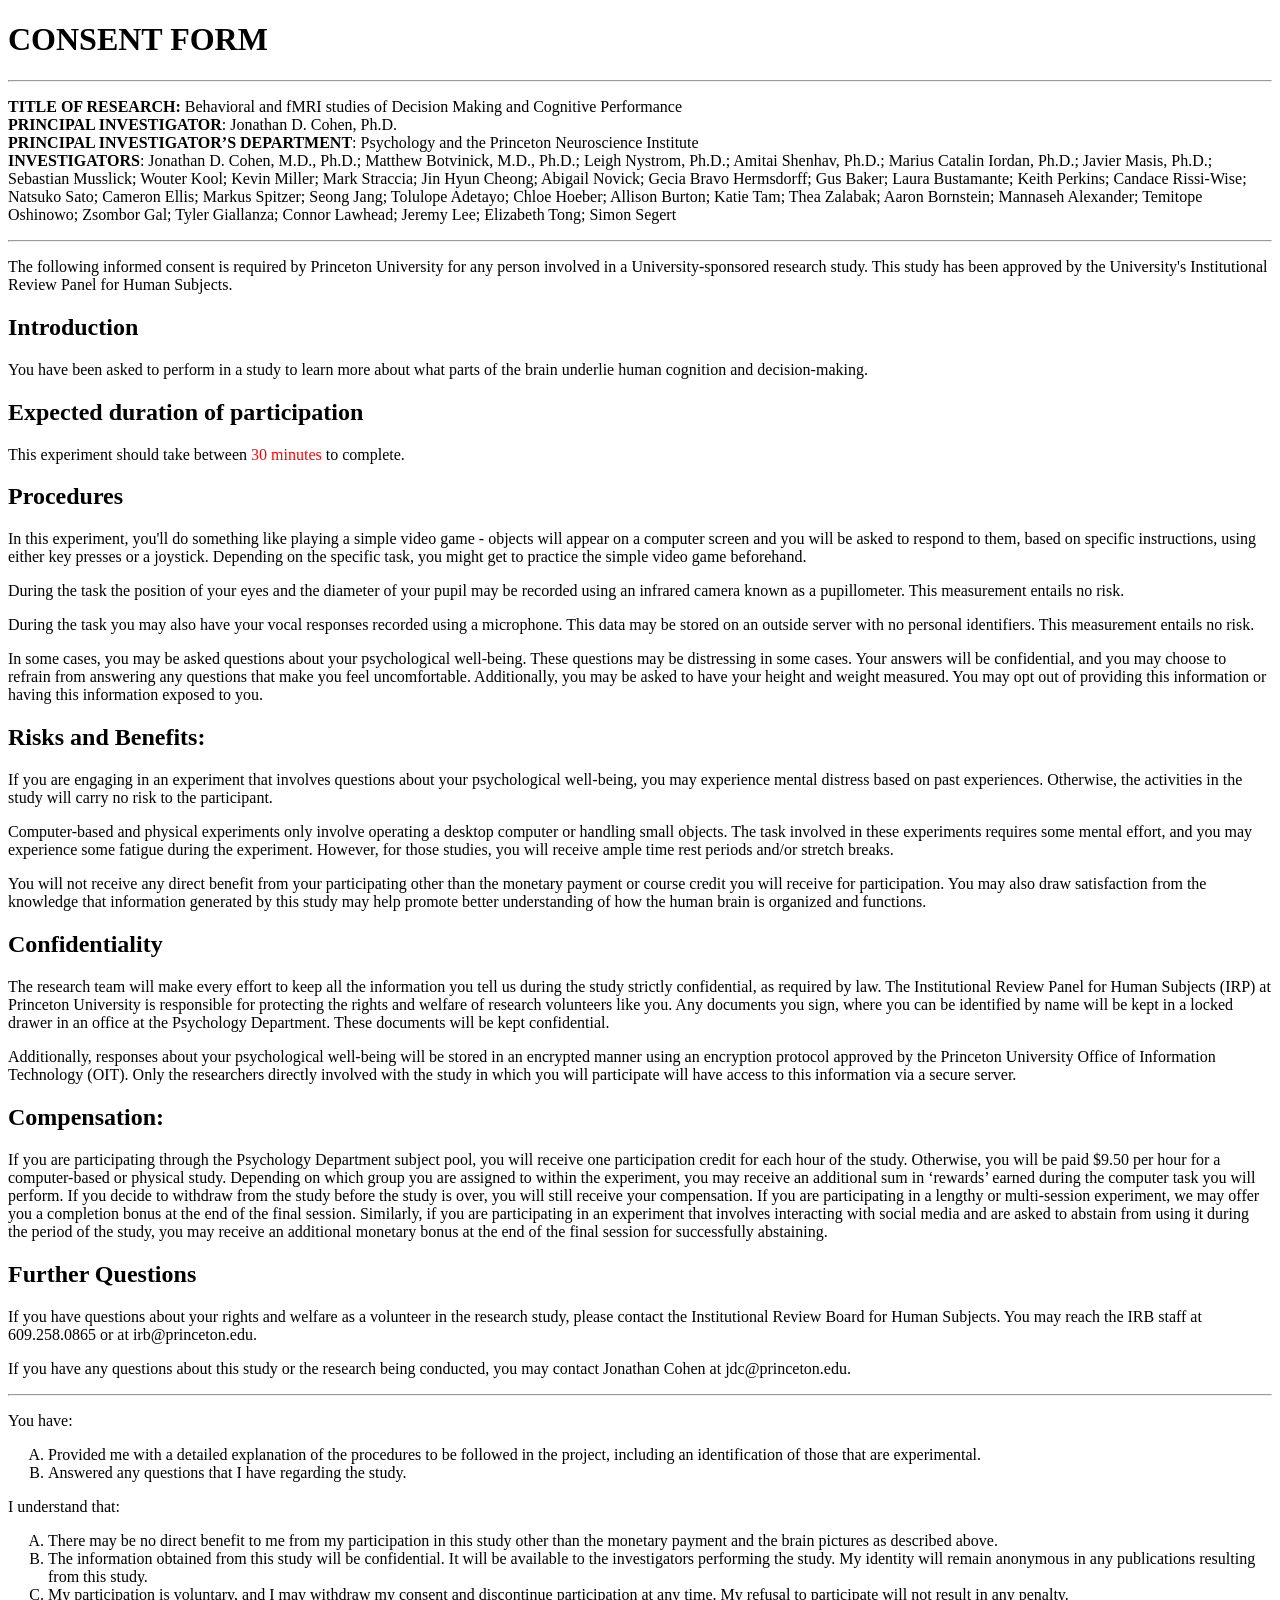
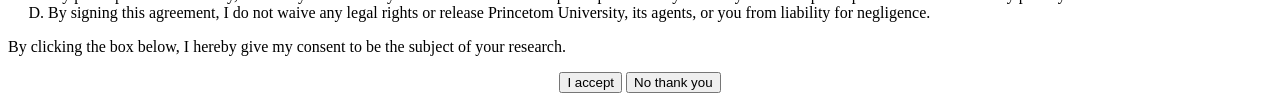
==== static/consent.html @ 2377e565 "initial push" ====
<!DOCTYPE html>
<!--
The consent.html displays the text of an IRB-approved consent form.
-->
<html>
<head>
  <meta charset="utf-8">
  <meta name="viewport" content="width=device-width, initial-scale=1.0">
  <title>Decision Making Experiment - Informed Consent Form</title>
  <link rel="stylesheet" href="/static/css/tacit-css.min.css"/>
</head>
<body>

  <!-- Study headers -->
  <h1>CONSENT FORM</h1>

  <hr>
  <p>
    <b>TITLE OF RESEARCH:</b> Behavioral and fMRI studies of Decision Making and Cognitive
Performance
    <br>
    <b>PRINCIPAL INVESTIGATOR</b>: Jonathan D. Cohen, Ph.D.
    <br>
    <b>PRINCIPAL INVESTIGATOR’S DEPARTMENT</b>: Psychology and the Princeton Neuroscience Institute
    <br>
    <b>INVESTIGATORS</b>: Jonathan D. Cohen, M.D., Ph.D.; Matthew Botvinick, M.D., Ph.D.; Leigh
Nystrom, Ph.D.; Amitai Shenhav, Ph.D.; Marius Catalin Iordan, Ph.D.; Javier Masis, Ph.D.; Sebastian Musslick;
Wouter Kool; Kevin Miller; Mark Straccia; Jin Hyun Cheong; Abigail Novick; Gecia Bravo
Hermsdorff; Gus Baker; Laura Bustamante; Keith Perkins; Candace Rissi-Wise; Natsuko Sato;
Cameron Ellis; Markus Spitzer; Seong Jang; Tolulope Adetayo; Chloe Hoeber; Allison Burton;
Katie Tam; Thea Zalabak; Aaron Bornstein; Mannaseh Alexander; Temitope Oshinowo;
Zsombor Gal; Tyler Giallanza; Connor Lawhead; Jeremy Lee; Elizabeth Tong; Simon Segert
  </p>
  <hr>

  <!-- Intro paragraph -->
  <p>
    The following informed consent is required by Princeton University for any person
involved in a University-sponsored research study. This study has been approved by the
University's Institutional Review Panel for Human Subjects.
  </p>

  <!-- Study purpose -->
  <h2>Introduction</h2>
  <p>
    You have been asked to perform in a study to learn more about what parts of the brain underlie
human cognition and decision-making.
  </p>

  <!-- Study duration -->
  <h2>Expected duration of participation</h2>
  <p>
    <!-- Adapt for experiment -->
    This experiment should take between <font style="color:red">30 minutes</font> to complete.
  </p>

  <!-- Study procedures -->
  <h2>Procedures</h2>
  <p>
    In this experiment, you'll do something like playing a simple video game - objects will appear on
a computer screen and you will be asked to respond to them, based on specific instructions, using
either key presses or a joystick. Depending on the specific task, you might get to practice the
simple video game beforehand.
  </p>
  <p>
    During the task the position of your eyes and the diameter of your pupil may be recorded using an
infrared camera known as a pupillometer. This measurement entails no risk.  </p>
  <p>
    During the task you may also have your vocal responses recorded using a microphone. This data
may be stored on an outside server with no personal identifiers. This measurement entails no risk.
  </p>
  <p>
    In some cases, you may be asked questions about your psychological well-being. These questions
may be distressing in some cases. Your answers will be confidential, and you may choose to refrain
from answering any questions that make you feel uncomfortable. Additionally, you may be asked
to have your height and weight measured. You may opt out of providing this information or having
this information exposed to you.
  </p>

  <!-- Risks or discomforts -->
  <h2>Risks and Benefits:</h2>
  <p>
    If you are engaging in an experiment that involves questions about your psychological well-being,
you may experience mental distress based on past experiences. Otherwise, the activities in the
study will carry no risk to the participant.
  </p>
  <p>
    Computer-based and physical experiments only involve operating a desktop computer or handling
small objects. The task involved in these experiments requires some mental effort, and you may
experience some fatigue during the experiment. However, for those studies, you will receive ample
time rest periods and/or stretch breaks.
  </p>
  <p>
    You will not receive any direct benefit from your participating other than the monetary payment
or course credit you will receive for participation. You may also draw satisfaction from the
knowledge that information generated by this study may help promote better understanding of how
the human brain is organized and functions.
  </p>

  <!-- Only for studies using questionnaires -->
  <!--
  <p>
    This study includes questions related to mental health: about your emotions and reactions to being placed in certain situations, and the levels at which you may identify with certain thoughts or feelings. Some participants may find these questions troubling. The experimenters are not clinicians and not in a position to diagnose any disorders or offer medical advice. If the questions trouble you, we urge you to seek further advice or information from healthcare professionals. At the end of the questionnaires, and again at the completion of the experiment, we will provide you with resources for learning more about mental health conditions and for seeking support.
  </p>

  <p>
    Examples of such questions are:
    <ul>
      <li>Over the last 2 weeks, how often have you felt nervous, anxious, or on edge?</li>
      <li>Have you become sad, depressed or irritable for several days or more without really understanding why?</li>
      <li>Do you take disappointments so keenly that you can't put them out of your mind?</li>
  </ul>
  </p>
  -->

  <!-- Benefits -->
  <!--
  <h2>Benefits as a result of participation:</h2>
  <p>
    There will be no direct benefit to you from this research (aside from the monetary compensation you will receive), except insofar as you may learn something about psychology and may derive satisfaction from knowing that your participation has advanced scientific understanding of human cognition and mental health. Importantly, the study staff will not make any clinical diagnosis based on results from this study.
  </p>
  -->

  <!-- Confidentiality / National Data Archive -->
  <h2>Confidentiality</h2>
  <p>
    The research team will make every effort to keep all the information you tell us during the study
strictly confidential, as required by law. The Institutional Review Panel for Human Subjects (IRP)
at Princeton University is responsible for protecting the rights and welfare of research volunteers
like you. Any documents you sign, where you can be identified by name will be kept in a locked
drawer in an office at the Psychology Department. These documents will be kept confidential.
  </p>
  <p>
    Additionally, responses about your psychological well-being will be stored in an encrypted manner
using an encryption protocol approved by the Princeton University Office of Information
Technology (OIT). Only the researchers directly involved with the study in which you will
participate will have access to this information via a secure server.
  </p>


  <!-- Compensation -->
  <h2>Compensation:</h2>
  <p>
    If you are participating through the Psychology Department subject pool, you will receive one
participation credit for each hour of the study. Otherwise, you will be paid $9.50 per hour for a
computer-based or physical study. Depending on which group you are assigned to within the
experiment, you may receive an additional sum in ‘rewards’ earned during the computer task you
will perform. If you decide to withdraw from the study before the study is over, you will still
receive your compensation. If you are participating in a lengthy or multi-session experiment, we
may offer you a completion bonus at the end of the final session. Similarly, if you are participating
in an experiment that involves interacting with social media and are asked to abstain from using it
during the period of the study, you may receive an additional monetary bonus at the end of the
final session for successfully abstaining.
  </p>

  <!-- Contact information -->
  <h2>Further Questions</h2>
  <p>
    If you have questions about your rights and welfare as a volunteer in the research study, please
contact the Institutional Review Board for Human Subjects. You may reach the IRB staff at
609.258.0865 or at irb@princeton.edu.
  </p>
  <p>
    If you have any questions about this study or the research being conducted, you may contact Jonathan Cohen at jdc@princeton.edu.
  </p>
  <!--
  <p>
    1. Principal investigator:

    <ul style="list-style-type:none;">
      <li>Yael Niv, Ph.D.</li>
      <li>Princeton University</li>
      <li>Email: yael@princeton.edu</li>
    </ul>

  </p>

  <p>
    2. If you have questions regarding your rights as a research subject, or if problems arise which you do not feel you can discuss with the Investigator, please contact the Institutional Review Board at:

    <ul style="list-style-type:none;">
      <li>Assistant Director</li>
      <li>Office of Research Integrity and Assurance</li>
      <li>Email: irb@princeton.edu</li>
    </ul>
  </p>
  -->

  <hr>

  <!-- Consent -->
  <p>
    You have:

    <ol type="A">
      <li>Provided me with a detailed explanation of the procedures to be followed in the project, including an identification of those that are experimental.</li>
      <li>Answered any questions that I have regarding the study.</li>
    </ol>
  </p>
  <p>
    I understand that:
    <ol type="A">
      <li>There may be no direct benefit to me from my participation in this study other than the monetary payment and the brain pictures as described above.</li>
      <li>The information obtained from this study will be confidential. It will be available to the investigators performing the study. My identity will remain anonymous in any publications resulting from this study.</li>
      <li>My participation is voluntary, and I may withdraw my consent and discontinue participation at any time. My refusal to participate will not result in any penalty.</li>
      <li>By signing this agreement, I do not waive any legal rights or release Princetom University, its agents, or you from liability for negligence. </li>
    </ol>

  </p>
  <p>
    By clicking the box below, I hereby give my consent to be the subject of your research.
  </p>

  <center>
    <form method="post">

      <div class="recontact">
        <p>Would you like to be re-contacted for future studies?</p>
        <p>
          <input type="radio" name="future_contact" value="Yes">Yes
          <input type="radio" name="future_contact" value="No">No
        </p>
      </div>

      <button type="submit" name="subj_consent" value=1>I accept</button>
      <button type="submit" name="subj_consent" value=0>No thank you</button>

    </form>
  </center>

</body>
<style>
.recontact {
  opacity: 0;
  position: absolute;
  top: 0;
  left: 0;
  height: 0;
  width: 0;
  z-index: -1;
}
</style>
</html>
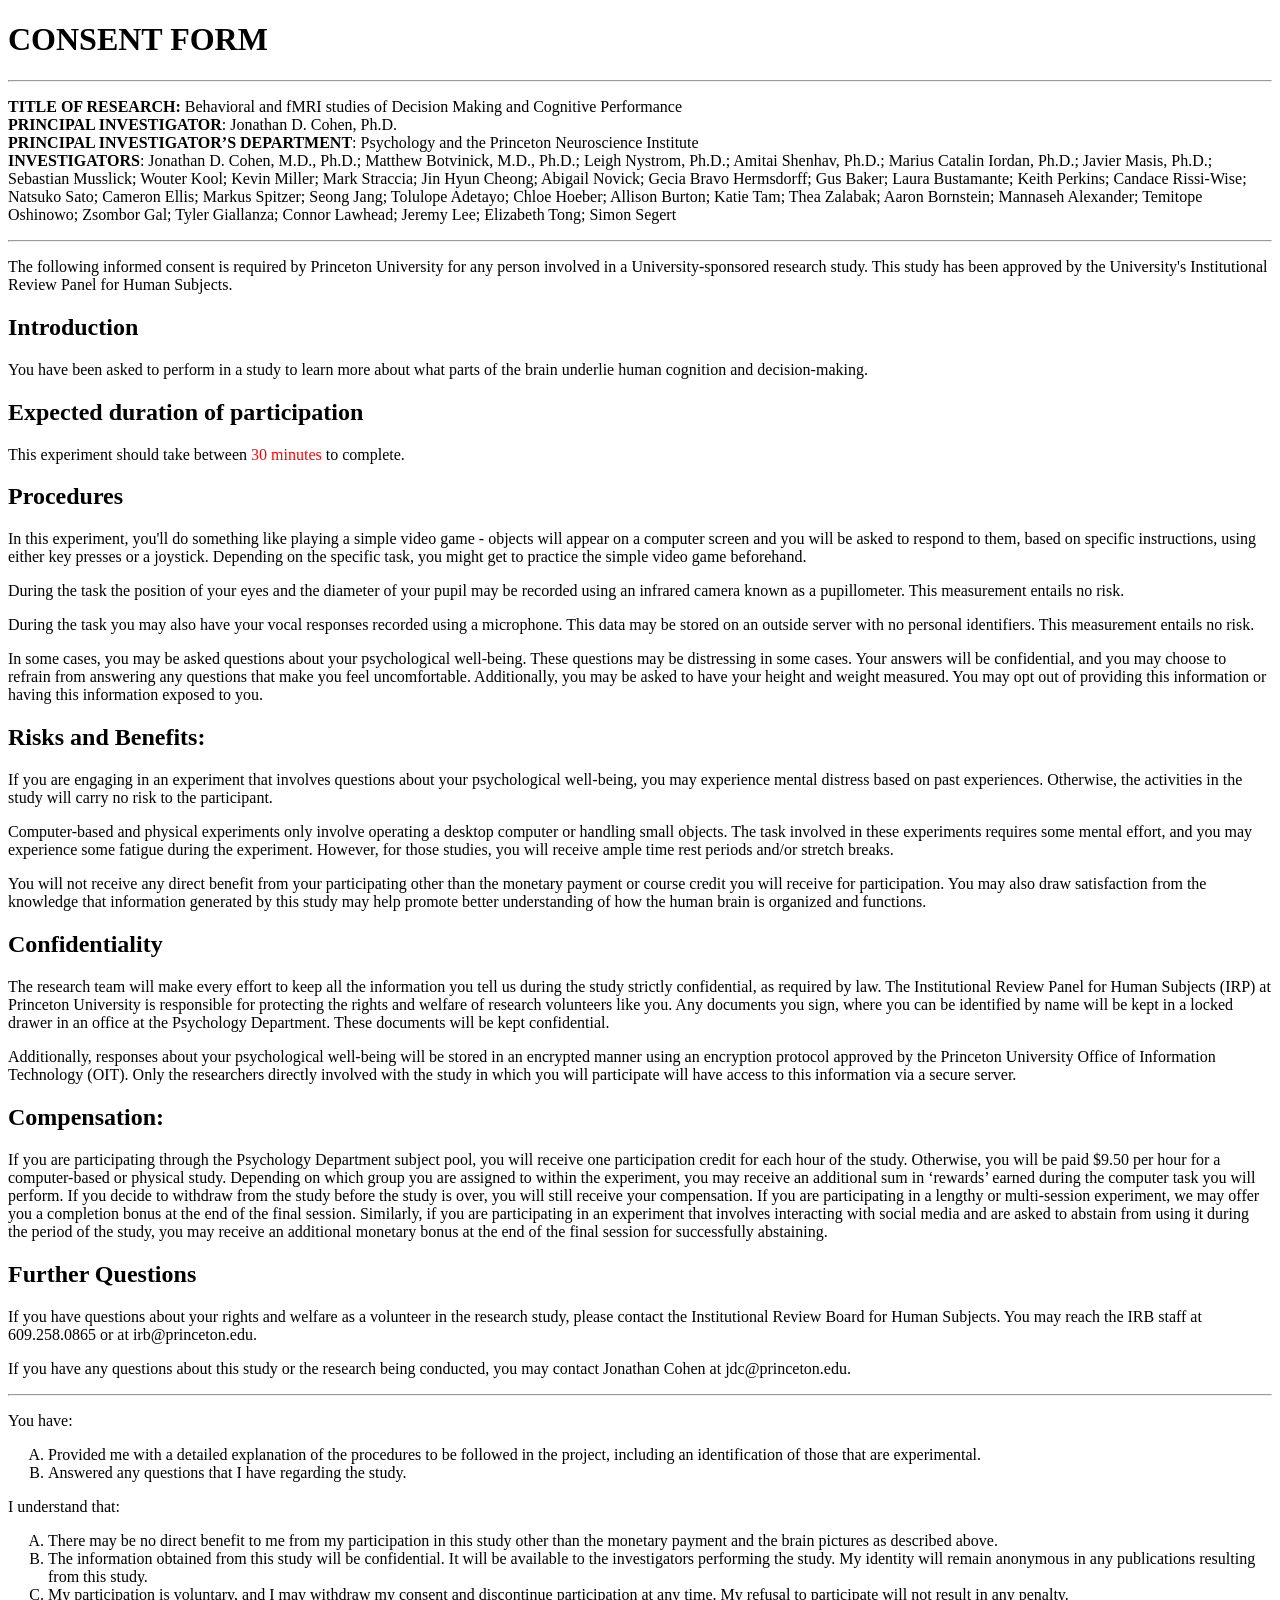
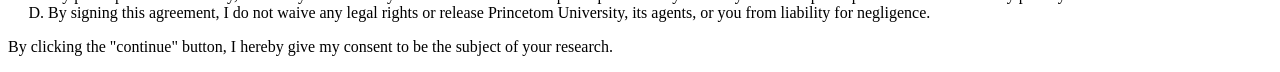
==== commit ccb073a6: "consent edit" ====
--- a/static/consent.html
+++ b/static/consent.html
@@ -4,10 +4,7 @@
 -->
 <html>
 <head>
-  <meta charset="utf-8">
-  <meta name="viewport" content="width=device-width, initial-scale=1.0">
-  <title>Decision Making Experiment - Informed Consent Form</title>
-  <link rel="stylesheet" href="/static/css/tacit-css.min.css"/>
+   <link href="./css/jspsych.css" rel="stylesheet" type="text/css"></link>
 </head>
 <body>
 
@@ -15,40 +12,38 @@
   <h1>CONSENT FORM</h1>
 
   <hr>
-  <p>
-    <b>TITLE OF RESEARCH:</b> Behavioral and fMRI studies of Decision Making and Cognitive
-Performance
+
+  <p>
+    <b>TITLE OF RESEARCH:</b> Behavioral and fMRI studies of Decision Making and Cognitive Performance
     <br>
     <b>PRINCIPAL INVESTIGATOR</b>: Jonathan D. Cohen, Ph.D.
     <br>
     <b>PRINCIPAL INVESTIGATOR’S DEPARTMENT</b>: Psychology and the Princeton Neuroscience Institute
     <br>
     <b>INVESTIGATORS</b>: Jonathan D. Cohen, M.D., Ph.D.; Matthew Botvinick, M.D., Ph.D.; Leigh
-Nystrom, Ph.D.; Amitai Shenhav, Ph.D.; Marius Catalin Iordan, Ph.D.; Javier Masis, Ph.D.; Sebastian Musslick;
-Wouter Kool; Kevin Miller; Mark Straccia; Jin Hyun Cheong; Abigail Novick; Gecia Bravo
-Hermsdorff; Gus Baker; Laura Bustamante; Keith Perkins; Candace Rissi-Wise; Natsuko Sato;
-Cameron Ellis; Markus Spitzer; Seong Jang; Tolulope Adetayo; Chloe Hoeber; Allison Burton;
-Katie Tam; Thea Zalabak; Aaron Bornstein; Mannaseh Alexander; Temitope Oshinowo;
-Zsombor Gal; Tyler Giallanza; Connor Lawhead; Jeremy Lee; Elizabeth Tong; Simon Segert
-  </p>
+    Nystrom, Ph.D.; Amitai Shenhav, Ph.D.; Marius Catalin Iordan, Ph.D.; Javier Masis, Ph.D.; Sebastian Musslick;
+    Wouter Kool; Kevin Miller; Mark Straccia; Jin Hyun Cheong; Abigail Novick; Gecia Bravo
+    Hermsdorff; Gus Baker; Laura Bustamante; Keith Perkins; Candace Rissi-Wise; Natsuko Sato;
+    Cameron Ellis; Markus Spitzer; Seong Jang; Tolulope Adetayo; Chloe Hoeber; Allison Burton;
+    Katie Tam; Thea Zalabak; Aaron Bornstein; Mannaseh Alexander; Temitope Oshinowo;
+    Zsombor Gal; Tyler Giallanza; Connor Lawhead; Jeremy Lee; Elizabeth Tong; Simon Segert</p>
+
   <hr>
 
   <!-- Intro paragraph -->
-  <p>
-    The following informed consent is required by Princeton University for any person
-involved in a University-sponsored research study. This study has been approved by the
-University's Institutional Review Panel for Human Subjects.
-  </p>
+  <p>The following informed consent is required by Princeton University for any person 
+    involved in a University-sponsored research study. This study has been approved by the 
+    University's Institutional Review Panel for Human Subjects.</p>
 
   <!-- Study purpose -->
   <h2>Introduction</h2>
-  <p>
-    You have been asked to perform in a study to learn more about what parts of the brain underlie
-human cognition and decision-making.
-  </p>
+
+  <p>You have been asked to perform in a study to learn more about what parts of the brain underlie 
+    human cognition and decision-making.</p>
 
   <!-- Study duration -->
   <h2>Expected duration of participation</h2>
+
   <p>
     <!-- Adapt for experiment -->
     This experiment should take between <font style="color:red">30 minutes</font> to complete.
@@ -56,15 +51,17 @@
 
   <!-- Study procedures -->
   <h2>Procedures</h2>
+
   <p>
     In this experiment, you'll do something like playing a simple video game - objects will appear on
-a computer screen and you will be asked to respond to them, based on specific instructions, using
-either key presses or a joystick. Depending on the specific task, you might get to practice the
-simple video game beforehand.
-  </p>
-  <p>
-    During the task the position of your eyes and the diameter of your pupil may be recorded using an
-infrared camera known as a pupillometer. This measurement entails no risk.  </p>
+    a computer screen and you will be asked to respond to them, based on specific instructions, using
+    either key presses or a joystick. Depending on the specific task, you might get to practice the
+    simple video game beforehand.
+  </p>
+
+  <p>
+  During the task the position of your eyes and the diameter of your pupil may be recorded using an 
+  infrared camera known as a pupillometer. This measurement entails no risk.  </p>
   <p>
     During the task you may also have your vocal responses recorded using a microphone. This data
 may be stored on an outside server with no personal identifiers. This measurement entails no risk.
@@ -208,36 +205,8 @@
 
   </p>
   <p>
-    By clicking the box below, I hereby give my consent to be the subject of your research.
-  </p>
-
-  <center>
-    <form method="post">
-
-      <div class="recontact">
-        <p>Would you like to be re-contacted for future studies?</p>
-        <p>
-          <input type="radio" name="future_contact" value="Yes">Yes
-          <input type="radio" name="future_contact" value="No">No
-        </p>
-      </div>
-
-      <button type="submit" name="subj_consent" value=1>I accept</button>
-      <button type="submit" name="subj_consent" value=0>No thank you</button>
-
-    </form>
-  </center>
-
-</body>
-<style>
-.recontact {
-  opacity: 0;
-  position: absolute;
-  top: 0;
-  left: 0;
-  height: 0;
-  width: 0;
-  z-index: -1;
-}
-</style>
+    By clicking the "continue" button, I hereby give my consent to be the subject of your research.
+  </p>
+
+
 </html>
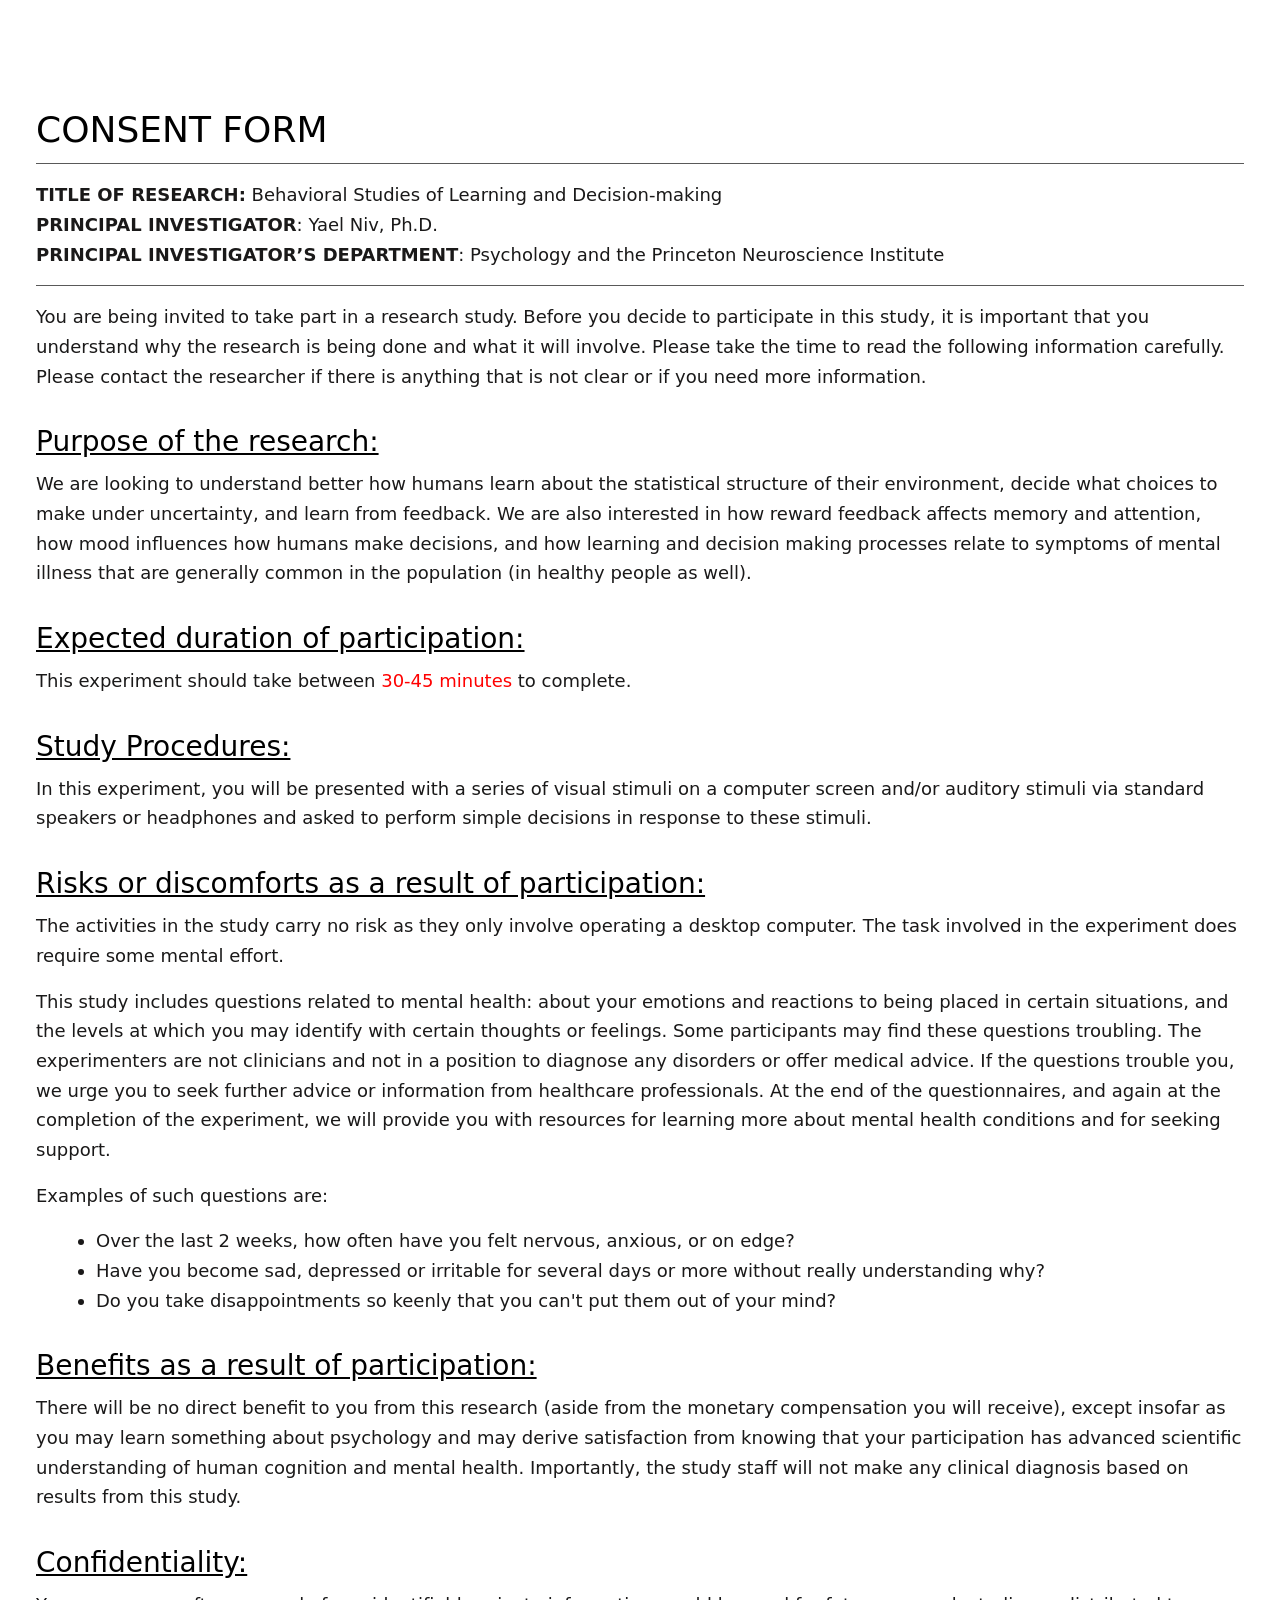
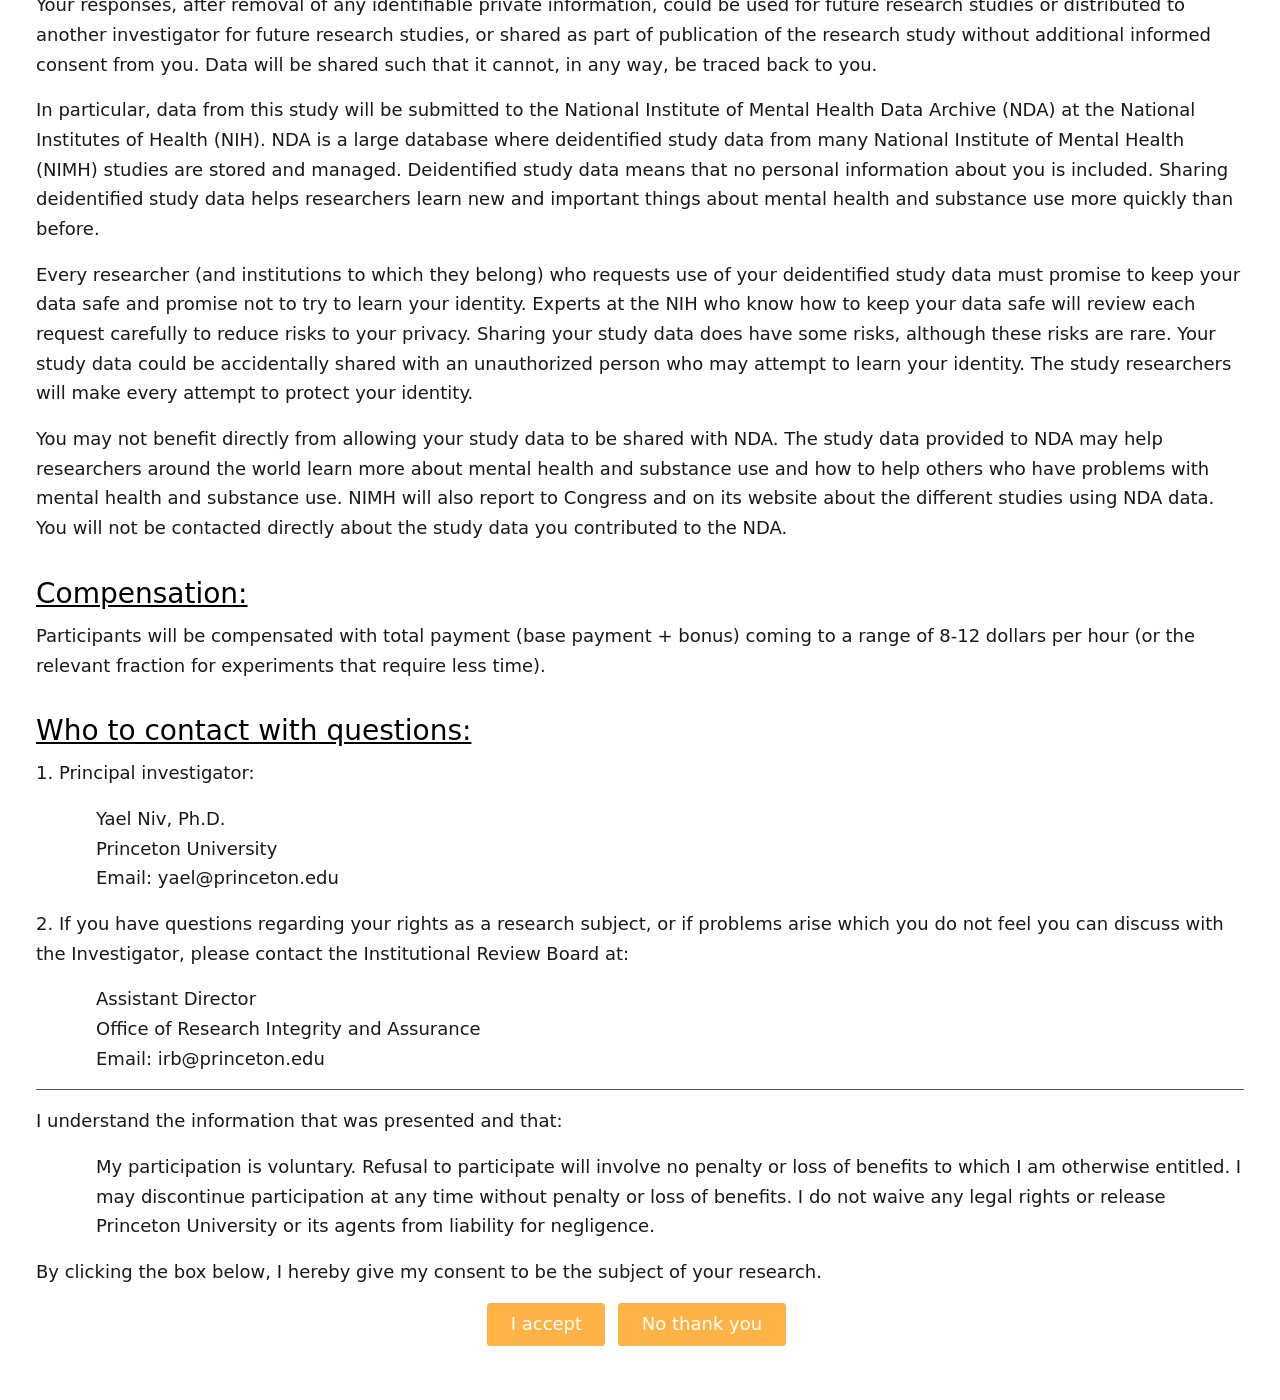
==== commit 308a9fbd: "new consent css" ====
--- a/static/consent.html
+++ b/static/consent.html
@@ -1,10 +1,13 @@
-<!DOCTYPE html>
+<!doctype html>
 <!--
 The consent.html displays the text of an IRB-approved consent form.
 -->
 <html>
 <head>
-   <link href="./css/jspsych.css" rel="stylesheet" type="text/css"></link>
+  <meta charset="utf-8">
+  <meta name="viewport" content="width=device-width, initial-scale=1.0">
+  <title>Decision Making Experiment - Informed Consent Form</title>
+  <link rel="stylesheet" href="/css/consent.css"/>
 </head>
 <body>
 
@@ -12,90 +15,46 @@
   <h1>CONSENT FORM</h1>
 
   <hr>
-
   <p>
-    <b>TITLE OF RESEARCH:</b> Behavioral and fMRI studies of Decision Making and Cognitive Performance
+    <b>TITLE OF RESEARCH:</b> Behavioral Studies of Learning and Decision-making
     <br>
-    <b>PRINCIPAL INVESTIGATOR</b>: Jonathan D. Cohen, Ph.D.
+    <b>PRINCIPAL INVESTIGATOR</b>: Yael Niv, Ph.D.
     <br>
     <b>PRINCIPAL INVESTIGATOR’S DEPARTMENT</b>: Psychology and the Princeton Neuroscience Institute
-    <br>
-    <b>INVESTIGATORS</b>: Jonathan D. Cohen, M.D., Ph.D.; Matthew Botvinick, M.D., Ph.D.; Leigh
-    Nystrom, Ph.D.; Amitai Shenhav, Ph.D.; Marius Catalin Iordan, Ph.D.; Javier Masis, Ph.D.; Sebastian Musslick;
-    Wouter Kool; Kevin Miller; Mark Straccia; Jin Hyun Cheong; Abigail Novick; Gecia Bravo
-    Hermsdorff; Gus Baker; Laura Bustamante; Keith Perkins; Candace Rissi-Wise; Natsuko Sato;
-    Cameron Ellis; Markus Spitzer; Seong Jang; Tolulope Adetayo; Chloe Hoeber; Allison Burton;
-    Katie Tam; Thea Zalabak; Aaron Bornstein; Mannaseh Alexander; Temitope Oshinowo;
-    Zsombor Gal; Tyler Giallanza; Connor Lawhead; Jeremy Lee; Elizabeth Tong; Simon Segert</p>
-
+  </p>
   <hr>
 
   <!-- Intro paragraph -->
-  <p>The following informed consent is required by Princeton University for any person 
-    involved in a University-sponsored research study. This study has been approved by the 
-    University's Institutional Review Panel for Human Subjects.</p>
+  <p>
+    You are being invited to take part in a research study. Before you decide to participate in this study, it is important that you understand why the research is being done and what it will involve. Please take the time to read the following information carefully. Please contact the researcher if there is anything that is not clear or if you need more information.
+  </p>
 
   <!-- Study purpose -->
-  <h2>Introduction</h2>
-
-  <p>You have been asked to perform in a study to learn more about what parts of the brain underlie 
-    human cognition and decision-making.</p>
+  <h2>Purpose of the research:</h2>
+  <p>
+    We are looking to understand better how humans learn about the statistical structure of their environment, decide what choices to make under uncertainty, and learn from feedback. We are also interested in how reward feedback affects memory and attention, how mood influences how humans make decisions, and how learning and decision making processes relate to symptoms of mental illness that are generally common in the population (in healthy people as well).
+  </p>
 
   <!-- Study duration -->
-  <h2>Expected duration of participation</h2>
-
+  <h2>Expected duration of participation:</h2>
   <p>
     <!-- Adapt for experiment -->
-    This experiment should take between <font style="color:red">30 minutes</font> to complete.
+    This experiment should take between <font style="color:red">30-45 minutes</font> to complete.
   </p>
 
   <!-- Study procedures -->
-  <h2>Procedures</h2>
-
+  <h2>Study Procedures:</h2>
   <p>
-    In this experiment, you'll do something like playing a simple video game - objects will appear on
-    a computer screen and you will be asked to respond to them, based on specific instructions, using
-    either key presses or a joystick. Depending on the specific task, you might get to practice the
-    simple video game beforehand.
-  </p>
-
-  <p>
-  During the task the position of your eyes and the diameter of your pupil may be recorded using an 
-  infrared camera known as a pupillometer. This measurement entails no risk.  </p>
-  <p>
-    During the task you may also have your vocal responses recorded using a microphone. This data
-may be stored on an outside server with no personal identifiers. This measurement entails no risk.
-  </p>
-  <p>
-    In some cases, you may be asked questions about your psychological well-being. These questions
-may be distressing in some cases. Your answers will be confidential, and you may choose to refrain
-from answering any questions that make you feel uncomfortable. Additionally, you may be asked
-to have your height and weight measured. You may opt out of providing this information or having
-this information exposed to you.
+    In this experiment, you will be presented with a series of visual stimuli on a computer screen and/or auditory stimuli via standard speakers or headphones and asked to perform simple decisions in response to these stimuli.
   </p>
 
   <!-- Risks or discomforts -->
-  <h2>Risks and Benefits:</h2>
+  <h2>Risks or discomforts as a result of participation:</h2>
   <p>
-    If you are engaging in an experiment that involves questions about your psychological well-being,
-you may experience mental distress based on past experiences. Otherwise, the activities in the
-study will carry no risk to the participant.
-  </p>
-  <p>
-    Computer-based and physical experiments only involve operating a desktop computer or handling
-small objects. The task involved in these experiments requires some mental effort, and you may
-experience some fatigue during the experiment. However, for those studies, you will receive ample
-time rest periods and/or stretch breaks.
-  </p>
-  <p>
-    You will not receive any direct benefit from your participating other than the monetary payment
-or course credit you will receive for participation. You may also draw satisfaction from the
-knowledge that information generated by this study may help promote better understanding of how
-the human brain is organized and functions.
+    The activities in the study carry no risk as they only involve operating a desktop computer. The task involved in the experiment does require some mental effort.
   </p>
 
   <!-- Only for studies using questionnaires -->
-  <!--
   <p>
     This study includes questions related to mental health: about your emotions and reactions to being placed in certain situations, and the levels at which you may identify with certain thoughts or feelings. Some participants may find these questions troubling. The experimenters are not clinicians and not in a position to diagnose any disorders or offer medical advice. If the questions trouble you, we urge you to seek further advice or information from healthcare professionals. At the end of the questionnaires, and again at the completion of the experiment, we will provide you with resources for learning more about mental health conditions and for seeking support.
   </p>
@@ -108,59 +67,39 @@
       <li>Do you take disappointments so keenly that you can't put them out of your mind?</li>
   </ul>
   </p>
-  -->
 
   <!-- Benefits -->
-  <!--
   <h2>Benefits as a result of participation:</h2>
   <p>
     There will be no direct benefit to you from this research (aside from the monetary compensation you will receive), except insofar as you may learn something about psychology and may derive satisfaction from knowing that your participation has advanced scientific understanding of human cognition and mental health. Importantly, the study staff will not make any clinical diagnosis based on results from this study.
   </p>
-  -->
 
   <!-- Confidentiality / National Data Archive -->
-  <h2>Confidentiality</h2>
+  <h2>Confidentiality:</h2>
   <p>
-    The research team will make every effort to keep all the information you tell us during the study
-strictly confidential, as required by law. The Institutional Review Panel for Human Subjects (IRP)
-at Princeton University is responsible for protecting the rights and welfare of research volunteers
-like you. Any documents you sign, where you can be identified by name will be kept in a locked
-drawer in an office at the Psychology Department. These documents will be kept confidential.
-  </p>
-  <p>
-    Additionally, responses about your psychological well-being will be stored in an encrypted manner
-using an encryption protocol approved by the Princeton University Office of Information
-Technology (OIT). Only the researchers directly involved with the study in which you will
-participate will have access to this information via a secure server.
+    Your responses, after removal of any identifiable private information, could be used for future research studies or distributed to another investigator for future research studies, or shared as part of publication of the research study without additional informed consent from you. Data will be shared such that it cannot, in any way, be traced back to you.
   </p>
 
+  <p>
+    In particular, data from this study will be submitted to the National Institute of Mental Health Data Archive (NDA) at the National Institutes of Health (NIH). NDA is a large database where deidentified study data from many National Institute of Mental Health (NIMH) studies are stored and managed. Deidentified study data means that no personal information about you is included. Sharing deidentified study data helps researchers learn new and important things about mental health and substance use more quickly than before.
+  </p>
+
+  <p>
+    Every researcher (and institutions to which they belong) who requests use of your deidentified study data must promise to keep your data safe and promise not to try to learn your identity. Experts at the NIH who know how to keep your data safe will review each request carefully to reduce risks to your privacy. Sharing your study data does have some risks, although these risks are rare. Your study data could be accidentally shared with an unauthorized person who may attempt to learn your identity. The study researchers will make every attempt to protect your identity.
+  </p>
+
+  <p>
+    You may not benefit directly from allowing your study data to be shared with NDA. The study data provided to NDA may help researchers around the world learn more about mental health and substance use and how to help others who have problems with mental health and substance use. NIMH will also report to Congress and on its website about the different studies using NDA data. You will not be contacted directly about the study data you contributed to the NDA.
+  </p>
 
   <!-- Compensation -->
   <h2>Compensation:</h2>
   <p>
-    If you are participating through the Psychology Department subject pool, you will receive one
-participation credit for each hour of the study. Otherwise, you will be paid $9.50 per hour for a
-computer-based or physical study. Depending on which group you are assigned to within the
-experiment, you may receive an additional sum in ‘rewards’ earned during the computer task you
-will perform. If you decide to withdraw from the study before the study is over, you will still
-receive your compensation. If you are participating in a lengthy or multi-session experiment, we
-may offer you a completion bonus at the end of the final session. Similarly, if you are participating
-in an experiment that involves interacting with social media and are asked to abstain from using it
-during the period of the study, you may receive an additional monetary bonus at the end of the
-final session for successfully abstaining.
+    Participants will be compensated with total payment (base payment + bonus) coming to a range of 8-12 dollars per hour (or the relevant fraction for experiments that require less time).
   </p>
 
   <!-- Contact information -->
-  <h2>Further Questions</h2>
-  <p>
-    If you have questions about your rights and welfare as a volunteer in the research study, please
-contact the Institutional Review Board for Human Subjects. You may reach the IRB staff at
-609.258.0865 or at irb@princeton.edu.
-  </p>
-  <p>
-    If you have any questions about this study or the research being conducted, you may contact Jonathan Cohen at jdc@princeton.edu.
-  </p>
-  <!--
+  <h2>Who to contact with questions:</h2>
   <p>
     1. Principal investigator:
 
@@ -181,32 +120,48 @@
       <li>Email: irb@princeton.edu</li>
     </ul>
   </p>
-  -->
 
   <hr>
 
   <!-- Consent -->
   <p>
-    You have:
+    I understand the information that was presented and that:
 
-    <ol type="A">
-      <li>Provided me with a detailed explanation of the procedures to be followed in the project, including an identification of those that are experimental.</li>
-      <li>Answered any questions that I have regarding the study.</li>
-    </ol>
-  </p>
-  <p>
-    I understand that:
-    <ol type="A">
-      <li>There may be no direct benefit to me from my participation in this study other than the monetary payment and the brain pictures as described above.</li>
-      <li>The information obtained from this study will be confidential. It will be available to the investigators performing the study. My identity will remain anonymous in any publications resulting from this study.</li>
-      <li>My participation is voluntary, and I may withdraw my consent and discontinue participation at any time. My refusal to participate will not result in any penalty.</li>
-      <li>By signing this agreement, I do not waive any legal rights or release Princetom University, its agents, or you from liability for negligence. </li>
-    </ol>
+    <blockquote>
+      My participation is voluntary. Refusal to participate will involve no penalty or loss of benefits to which I am otherwise entitled. I may discontinue participation at any time without penalty or loss of benefits. I do not waive any legal rights or release Princeton University or its agents from liability for negligence.
 
-  </p>
-  <p>
-    By clicking the "continue" button, I hereby give my consent to be the subject of your research.
+    </blockquote>
+
+    By clicking the box below, I hereby give my consent to be the subject of your research.
   </p>
 
+  <center>
+    <form method="post">
 
+      <div class="recontact">
+        <p>Would you like to be re-contacted for future studies?</p>
+        <p>
+          <input type="radio" name="future_contact" value="Yes">Yes
+          <input type="radio" name="future_contact" value="No">No
+        </p>
+      </div>
+
+      <button type="submit" name="subj_consent" value=1>I accept</button>
+      <button type="submit" name="subj_consent" value=0>No thank you</button>
+
+    </form>
+  </center>
+
+</body>
+<style>
+.recontact {
+  opacity: 0;
+  position: absolute;
+  top: 0;
+  left: 0;
+  height: 0;
+  width: 0;
+  z-index: -1;
+}
+</style>
 </html>
--- a/css/consent.css
+++ b/css/consent.css
@@ -0,0 +1,125 @@
+/* DOCUMENT CSS */
+html,body,button,option {
+  font-family: system-ui,"Helvetica Neue",Helvetica,Arial,sans-serif;
+  font-size: 18px;
+  font-stretch: normal;
+  font-style: normal;
+  font-weight: 400;
+  line-height: 29.7px
+}
+html,body {
+  width: 100%
+}
+html {
+  height: 100%
+}
+body {
+  background: #fff;
+  color: #1a1919;
+  padding: 36px
+}
+
+/* PARAGRAPH CSS */
+p,hr {
+  margin-bottom: 16px
+}
+a {
+  color: #275a90;
+  text-decoration: none
+}
+a: hover{
+  text-decoration: underline
+}
+hr {
+  border-bottom: 1px solid #595959
+}
+var,em,i {
+  font-style: italic
+}
+dt,strong,b {
+  font-weight: 600
+}
+* {
+  border: 0;
+  border-collapse: separate;
+  border-spacing: 0;
+  box-sizing: border-box;
+  margin: 0;
+  max-width: 100%;
+  padding: 0;
+  vertical-align: baseline
+}
+ol,ul {
+  margin-bottom: 16px;
+  margin-left: 60px
+}
+li dl,li ol,li ul {
+  margin-bottom: 0
+}
+blockquote {
+  margin-bottom: 16px;
+  margin-left: 60px
+}
+
+/* HEADINGS CSS */
+h1,h2,h3,h4,h5,h6 {
+  color: #000;
+  margin-bottom: 12px
+}
+h1 {
+  font-size: 36px;
+  font-weight: 500;
+  line-height: 43.2px;
+  margin-top: 72px
+}
+h2 {
+  font-size: 28px;
+  font-weight: 500;
+  line-height: 30px;
+  margin-top: 36px;
+  text-decoration: underline;
+}
+h3 {
+  font-size: 21.6px;
+  line-height: 27px;
+  margin-top: 36px
+}
+h4 {
+  font-size: 18px;
+  line-height: 23.4px;
+  margin-top: 18px
+}
+h5 {
+  font-size: 14.4px;
+  font-weight: bold;
+  line-height: 21.6px;
+  text-transform: uppercase
+}
+h6 {
+  color: #595959;
+  font-size: 14.4px;
+  font-weight: bold;
+  line-height: 18px;
+  text-transform: uppercase
+}
+
+/* BUTTON CSS */
+button {
+  border-radius: 3.6px;
+  display: inline-block;
+  padding: 9.9px;
+  cursor: pointer;
+  display: inline;
+  margin-bottom: 18px;
+  margin-right: 7.2px;
+  padding: 6.525px 23.4px;
+  text-align: center
+}
+button[type="submit"] {
+  background: #ffb347;
+  color: #fff
+}
+button[type="submit"]: hover {
+  background: #ffb347;
+  color: #bfbfbf
+}
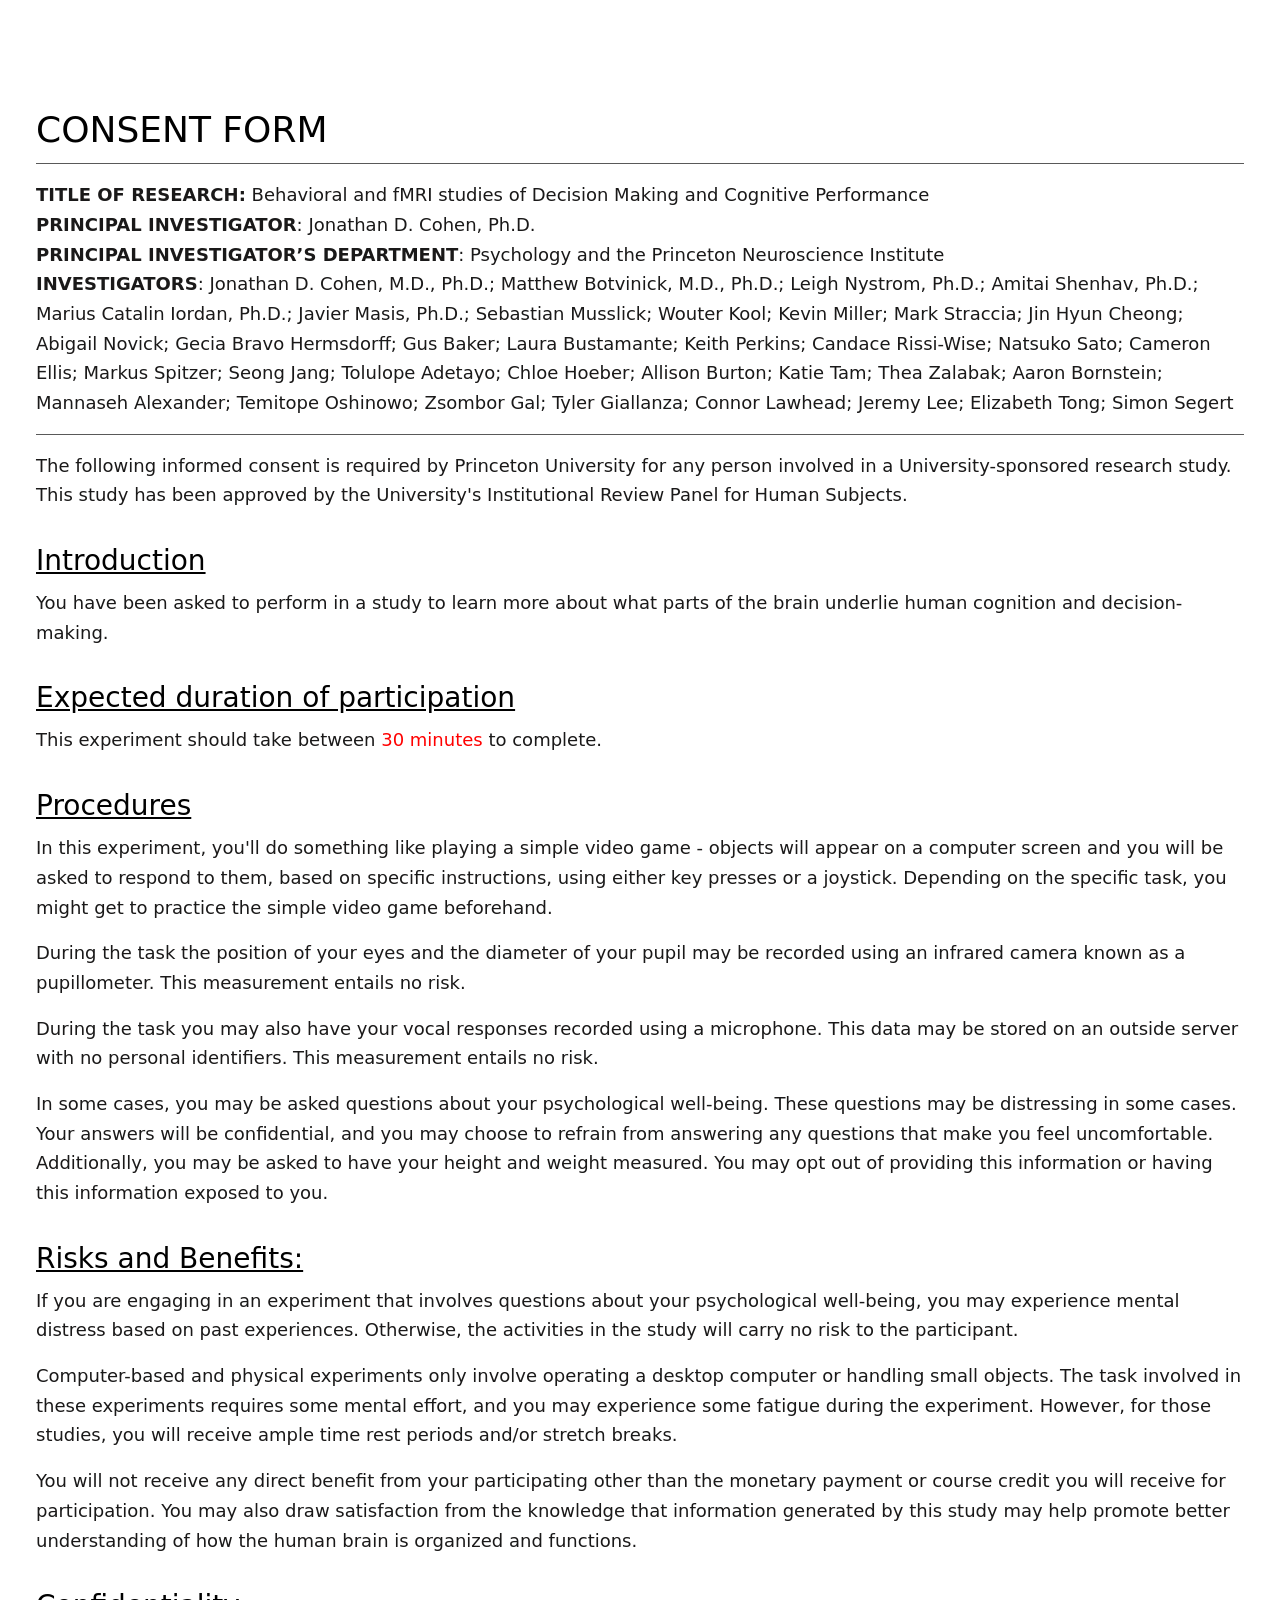
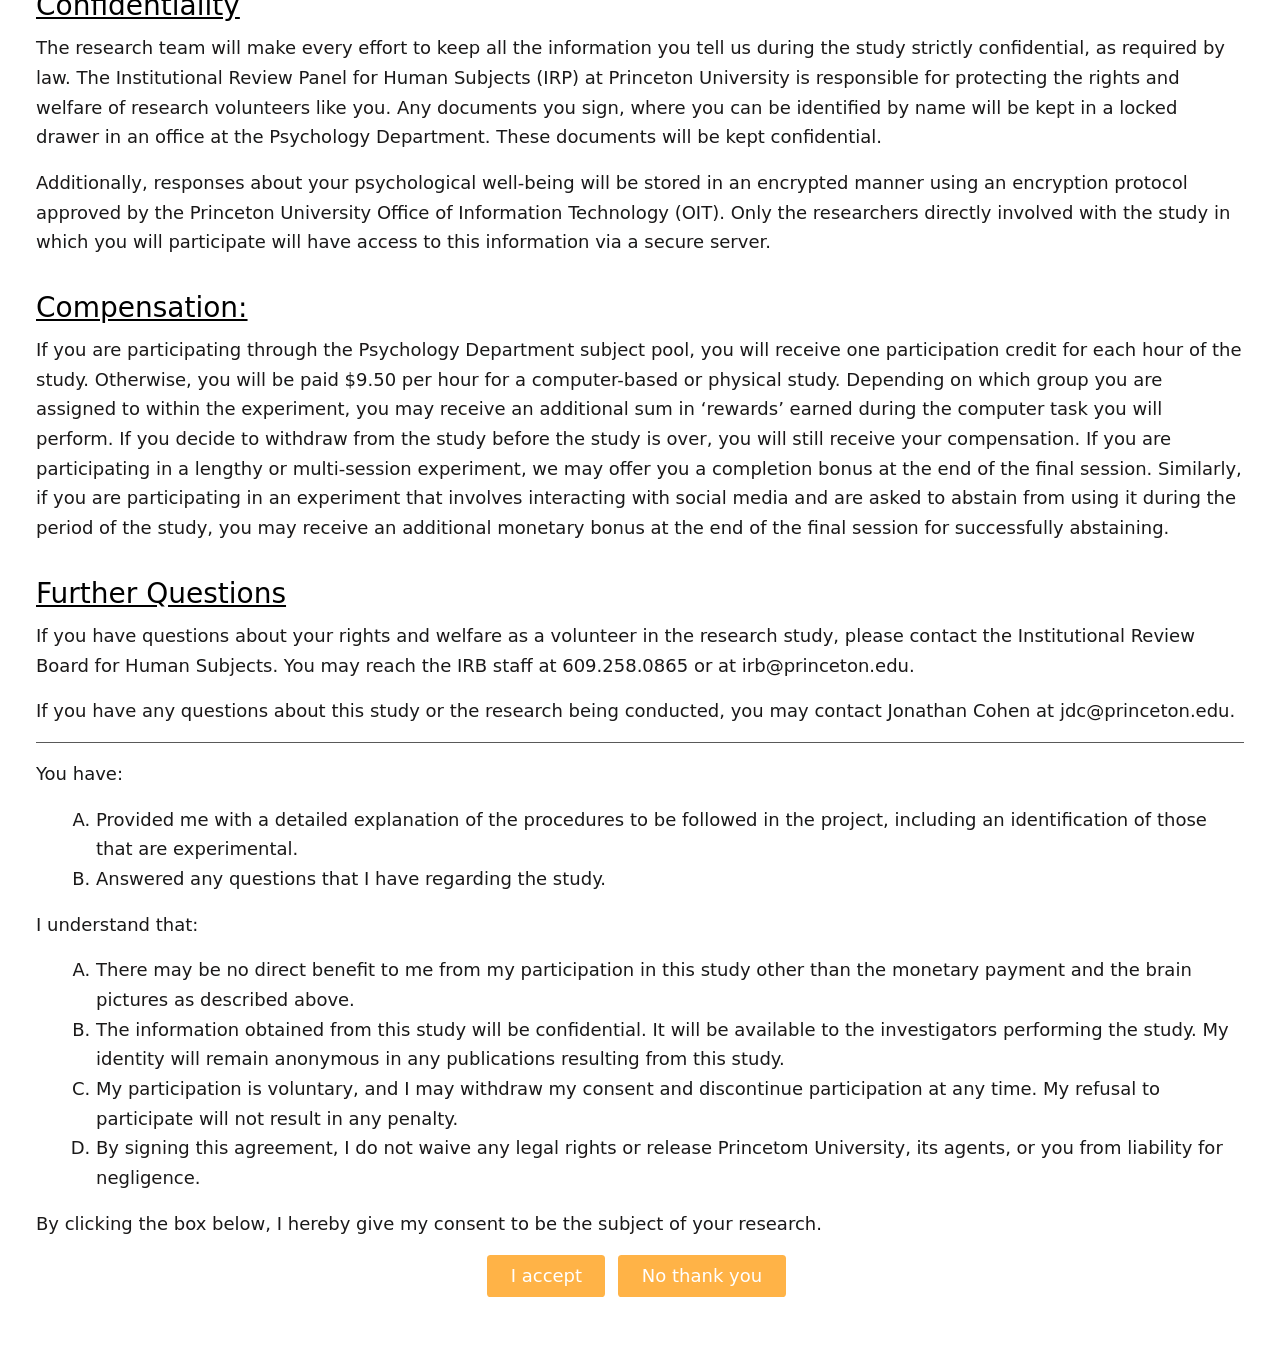
==== commit 05e41fb1: "consent fn" ====
--- a/static/consent.html
+++ b/static/consent.html
@@ -16,45 +16,88 @@
 
   <hr>
   <p>
-    <b>TITLE OF RESEARCH:</b> Behavioral Studies of Learning and Decision-making
+    <b>TITLE OF RESEARCH:</b> Behavioral and fMRI studies of Decision Making and Cognitive Performance
     <br>
-    <b>PRINCIPAL INVESTIGATOR</b>: Yael Niv, Ph.D.
+    <b>PRINCIPAL INVESTIGATOR</b>: Jonathan D. Cohen, Ph.D.
     <br>
     <b>PRINCIPAL INVESTIGATOR’S DEPARTMENT</b>: Psychology and the Princeton Neuroscience Institute
+    <br>
+    <b>INVESTIGATORS</b>: Jonathan D. Cohen, M.D., Ph.D.; Matthew Botvinick, M.D., Ph.D.; Leigh
+Nystrom, Ph.D.; Amitai Shenhav, Ph.D.; Marius Catalin Iordan, Ph.D.; Javier Masis, Ph.D.; Sebastian Musslick;
+Wouter Kool; Kevin Miller; Mark Straccia; Jin Hyun Cheong; Abigail Novick; Gecia Bravo
+Hermsdorff; Gus Baker; Laura Bustamante; Keith Perkins; Candace Rissi-Wise; Natsuko Sato;
+Cameron Ellis; Markus Spitzer; Seong Jang; Tolulope Adetayo; Chloe Hoeber; Allison Burton;
+Katie Tam; Thea Zalabak; Aaron Bornstein; Mannaseh Alexander; Temitope Oshinowo;
+Zsombor Gal; Tyler Giallanza; Connor Lawhead; Jeremy Lee; Elizabeth Tong; Simon Segert
   </p>
   <hr>
 
   <!-- Intro paragraph -->
   <p>
-    You are being invited to take part in a research study. Before you decide to participate in this study, it is important that you understand why the research is being done and what it will involve. Please take the time to read the following information carefully. Please contact the researcher if there is anything that is not clear or if you need more information.
+    The following informed consent is required by Princeton University for any person
+involved in a University-sponsored research study. This study has been approved by the
+University's Institutional Review Panel for Human Subjects.
   </p>
 
   <!-- Study purpose -->
-  <h2>Purpose of the research:</h2>
-  <p>
-    We are looking to understand better how humans learn about the statistical structure of their environment, decide what choices to make under uncertainty, and learn from feedback. We are also interested in how reward feedback affects memory and attention, how mood influences how humans make decisions, and how learning and decision making processes relate to symptoms of mental illness that are generally common in the population (in healthy people as well).
+  <h2>Introduction</h2>
+  <p>
+    You have been asked to perform in a study to learn more about what parts of the brain underlie
+human cognition and decision-making.
   </p>
 
   <!-- Study duration -->
-  <h2>Expected duration of participation:</h2>
+  <h2>Expected duration of participation</h2>
   <p>
     <!-- Adapt for experiment -->
-    This experiment should take between <font style="color:red">30-45 minutes</font> to complete.
+    This experiment should take between <font style="color:red">30 minutes</font> to complete.
   </p>
 
   <!-- Study procedures -->
-  <h2>Study Procedures:</h2>
-  <p>
-    In this experiment, you will be presented with a series of visual stimuli on a computer screen and/or auditory stimuli via standard speakers or headphones and asked to perform simple decisions in response to these stimuli.
+  <h2>Procedures</h2>
+  <p>
+    In this experiment, you'll do something like playing a simple video game - objects will appear on
+a computer screen and you will be asked to respond to them, based on specific instructions, using
+either key presses or a joystick. Depending on the specific task, you might get to practice the
+simple video game beforehand.
+  </p>
+  <p>
+    During the task the position of your eyes and the diameter of your pupil may be recorded using an
+infrared camera known as a pupillometer. This measurement entails no risk.  </p>
+  <p>
+    During the task you may also have your vocal responses recorded using a microphone. This data
+may be stored on an outside server with no personal identifiers. This measurement entails no risk.
+  </p>
+  <p>
+    In some cases, you may be asked questions about your psychological well-being. These questions
+may be distressing in some cases. Your answers will be confidential, and you may choose to refrain
+from answering any questions that make you feel uncomfortable. Additionally, you may be asked
+to have your height and weight measured. You may opt out of providing this information or having
+this information exposed to you.
   </p>
 
   <!-- Risks or discomforts -->
-  <h2>Risks or discomforts as a result of participation:</h2>
-  <p>
-    The activities in the study carry no risk as they only involve operating a desktop computer. The task involved in the experiment does require some mental effort.
+  <h2>Risks and Benefits:</h2>
+  <p>
+    If you are engaging in an experiment that involves questions about your psychological well-being,
+you may experience mental distress based on past experiences. Otherwise, the activities in the
+study will carry no risk to the participant.
+  </p>
+  <p>
+    Computer-based and physical experiments only involve operating a desktop computer or handling
+small objects. The task involved in these experiments requires some mental effort, and you may
+experience some fatigue during the experiment. However, for those studies, you will receive ample
+time rest periods and/or stretch breaks.
+  </p>
+  <p>
+    You will not receive any direct benefit from your participating other than the monetary payment
+or course credit you will receive for participation. You may also draw satisfaction from the
+knowledge that information generated by this study may help promote better understanding of how
+the human brain is organized and functions.
   </p>
 
   <!-- Only for studies using questionnaires -->
+  <!--
   <p>
     This study includes questions related to mental health: about your emotions and reactions to being placed in certain situations, and the levels at which you may identify with certain thoughts or feelings. Some participants may find these questions troubling. The experimenters are not clinicians and not in a position to diagnose any disorders or offer medical advice. If the questions trouble you, we urge you to seek further advice or information from healthcare professionals. At the end of the questionnaires, and again at the completion of the experiment, we will provide you with resources for learning more about mental health conditions and for seeking support.
   </p>
@@ -67,39 +110,59 @@
       <li>Do you take disappointments so keenly that you can't put them out of your mind?</li>
   </ul>
   </p>
+  -->
 
   <!-- Benefits -->
+  <!--
   <h2>Benefits as a result of participation:</h2>
   <p>
     There will be no direct benefit to you from this research (aside from the monetary compensation you will receive), except insofar as you may learn something about psychology and may derive satisfaction from knowing that your participation has advanced scientific understanding of human cognition and mental health. Importantly, the study staff will not make any clinical diagnosis based on results from this study.
   </p>
+  -->
 
   <!-- Confidentiality / National Data Archive -->
-  <h2>Confidentiality:</h2>
-  <p>
-    Your responses, after removal of any identifiable private information, could be used for future research studies or distributed to another investigator for future research studies, or shared as part of publication of the research study without additional informed consent from you. Data will be shared such that it cannot, in any way, be traced back to you.
-  </p>
-
-  <p>
-    In particular, data from this study will be submitted to the National Institute of Mental Health Data Archive (NDA) at the National Institutes of Health (NIH). NDA is a large database where deidentified study data from many National Institute of Mental Health (NIMH) studies are stored and managed. Deidentified study data means that no personal information about you is included. Sharing deidentified study data helps researchers learn new and important things about mental health and substance use more quickly than before.
-  </p>
-
-  <p>
-    Every researcher (and institutions to which they belong) who requests use of your deidentified study data must promise to keep your data safe and promise not to try to learn your identity. Experts at the NIH who know how to keep your data safe will review each request carefully to reduce risks to your privacy. Sharing your study data does have some risks, although these risks are rare. Your study data could be accidentally shared with an unauthorized person who may attempt to learn your identity. The study researchers will make every attempt to protect your identity.
-  </p>
-
-  <p>
-    You may not benefit directly from allowing your study data to be shared with NDA. The study data provided to NDA may help researchers around the world learn more about mental health and substance use and how to help others who have problems with mental health and substance use. NIMH will also report to Congress and on its website about the different studies using NDA data. You will not be contacted directly about the study data you contributed to the NDA.
-  </p>
+  <h2>Confidentiality</h2>
+  <p>
+    The research team will make every effort to keep all the information you tell us during the study
+strictly confidential, as required by law. The Institutional Review Panel for Human Subjects (IRP)
+at Princeton University is responsible for protecting the rights and welfare of research volunteers
+like you. Any documents you sign, where you can be identified by name will be kept in a locked
+drawer in an office at the Psychology Department. These documents will be kept confidential.
+  </p>
+  <p>
+    Additionally, responses about your psychological well-being will be stored in an encrypted manner
+using an encryption protocol approved by the Princeton University Office of Information
+Technology (OIT). Only the researchers directly involved with the study in which you will
+participate will have access to this information via a secure server.
+  </p>
+
 
   <!-- Compensation -->
   <h2>Compensation:</h2>
   <p>
-    Participants will be compensated with total payment (base payment + bonus) coming to a range of 8-12 dollars per hour (or the relevant fraction for experiments that require less time).
+    If you are participating through the Psychology Department subject pool, you will receive one
+participation credit for each hour of the study. Otherwise, you will be paid $9.50 per hour for a
+computer-based or physical study. Depending on which group you are assigned to within the
+experiment, you may receive an additional sum in ‘rewards’ earned during the computer task you
+will perform. If you decide to withdraw from the study before the study is over, you will still
+receive your compensation. If you are participating in a lengthy or multi-session experiment, we
+may offer you a completion bonus at the end of the final session. Similarly, if you are participating
+in an experiment that involves interacting with social media and are asked to abstain from using it
+during the period of the study, you may receive an additional monetary bonus at the end of the
+final session for successfully abstaining.
   </p>
 
   <!-- Contact information -->
-  <h2>Who to contact with questions:</h2>
+  <h2>Further Questions</h2>
+  <p>
+    If you have questions about your rights and welfare as a volunteer in the research study, please
+contact the Institutional Review Board for Human Subjects. You may reach the IRB staff at
+609.258.0865 or at irb@princeton.edu.
+  </p>
+  <p>
+    If you have any questions about this study or the research being conducted, you may contact Jonathan Cohen at jdc@princeton.edu.
+  </p>
+  <!--
   <p>
     1. Principal investigator:
 
@@ -120,18 +183,30 @@
       <li>Email: irb@princeton.edu</li>
     </ul>
   </p>
+  -->
 
   <hr>
 
   <!-- Consent -->
   <p>
-    I understand the information that was presented and that:
-
-    <blockquote>
-      My participation is voluntary. Refusal to participate will involve no penalty or loss of benefits to which I am otherwise entitled. I may discontinue participation at any time without penalty or loss of benefits. I do not waive any legal rights or release Princeton University or its agents from liability for negligence.
-
-    </blockquote>
-
+    You have:
+
+    <ol type="A">
+      <li>Provided me with a detailed explanation of the procedures to be followed in the project, including an identification of those that are experimental.</li>
+      <li>Answered any questions that I have regarding the study.</li>
+    </ol>
+  </p>
+  <p>
+    I understand that:
+    <ol type="A">
+      <li>There may be no direct benefit to me from my participation in this study other than the monetary payment and the brain pictures as described above.</li>
+      <li>The information obtained from this study will be confidential. It will be available to the investigators performing the study. My identity will remain anonymous in any publications resulting from this study.</li>
+      <li>My participation is voluntary, and I may withdraw my consent and discontinue participation at any time. My refusal to participate will not result in any penalty.</li>
+      <li>By signing this agreement, I do not waive any legal rights or release Princetom University, its agents, or you from liability for negligence. </li>
+    </ol>
+
+  </p>
+  <p>
     By clicking the box below, I hereby give my consent to be the subject of your research.
   </p>
 
@@ -146,8 +221,8 @@
         </p>
       </div>
 
-      <button type="submit" name="subj_consent" value=1>I accept</button>
-      <button type="submit" name="subj_consent" value=0>No thank you</button>
+      <button type="submit" name="subj_consent" value=1 id="advance">I accept</button>
+      <button type="submit" name="subj_consent" value=0 id="advance">No thank you</button>
 
     </form>
   </center>
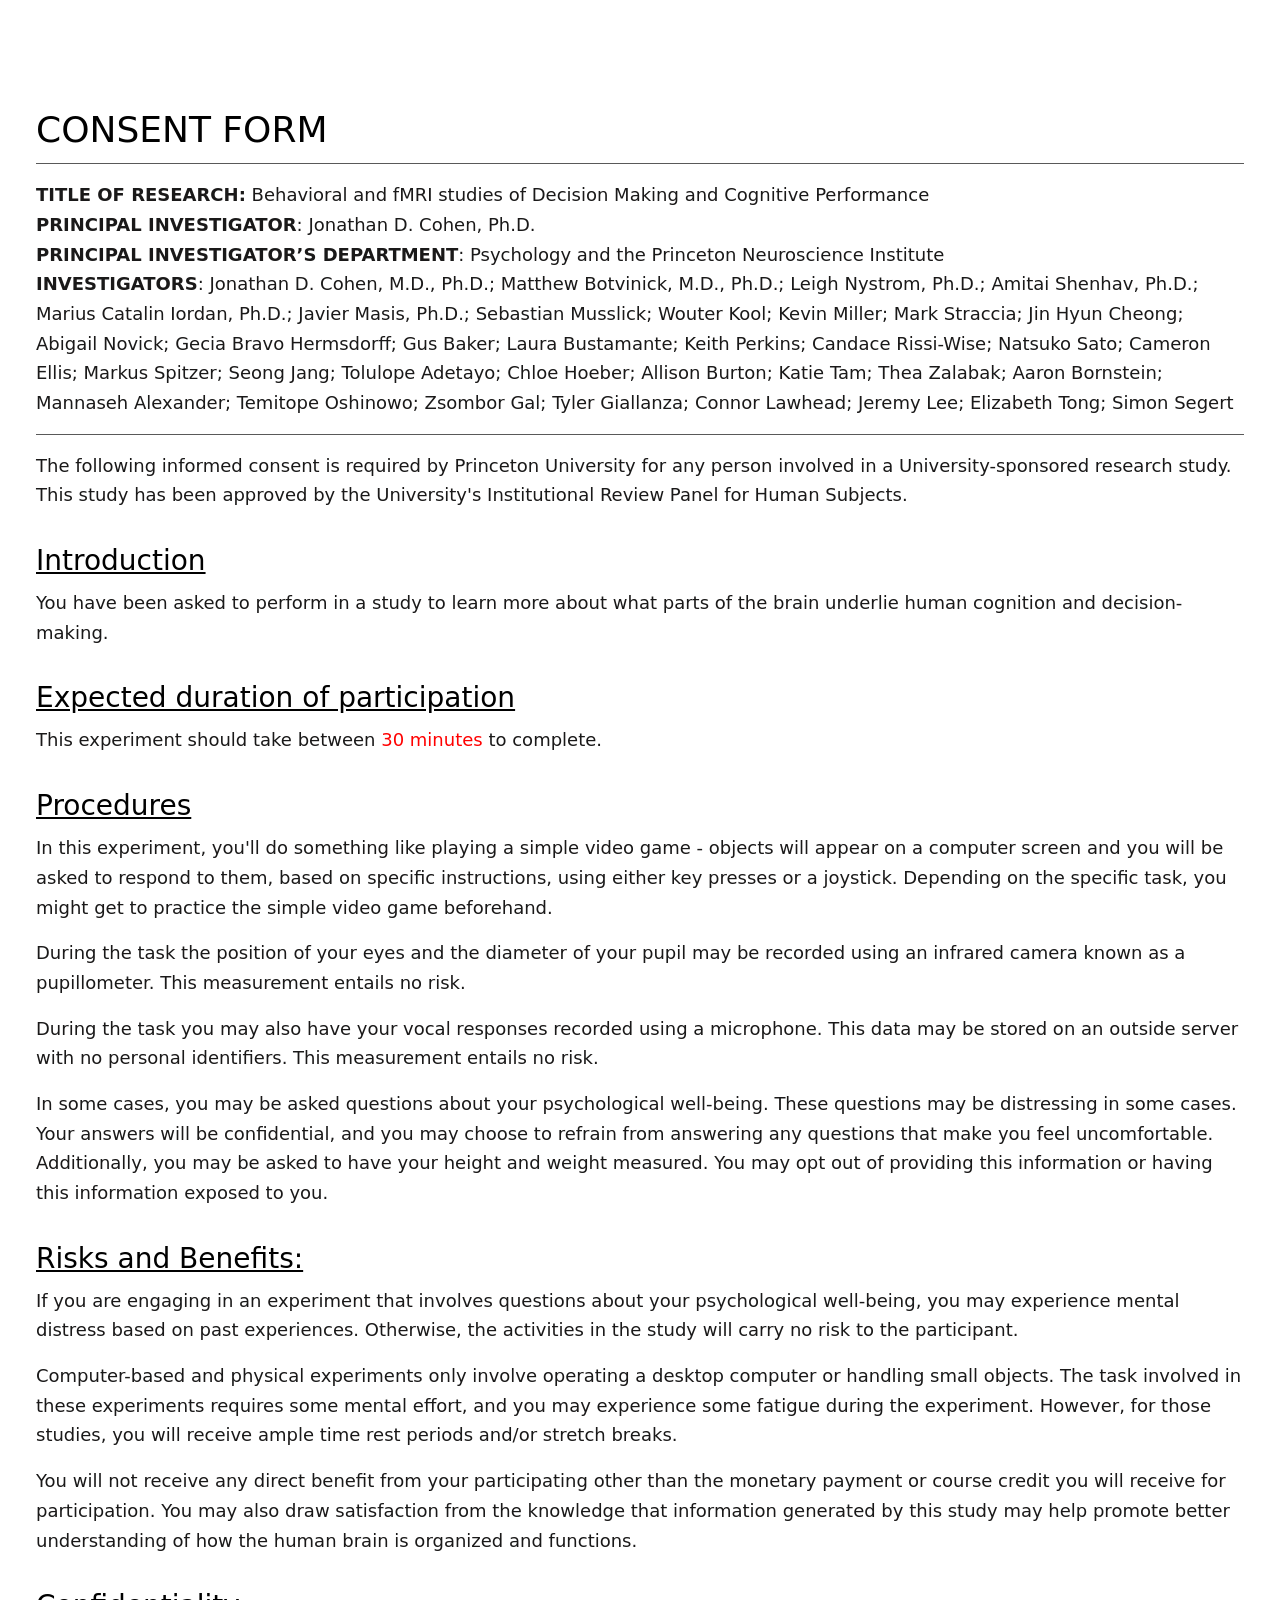
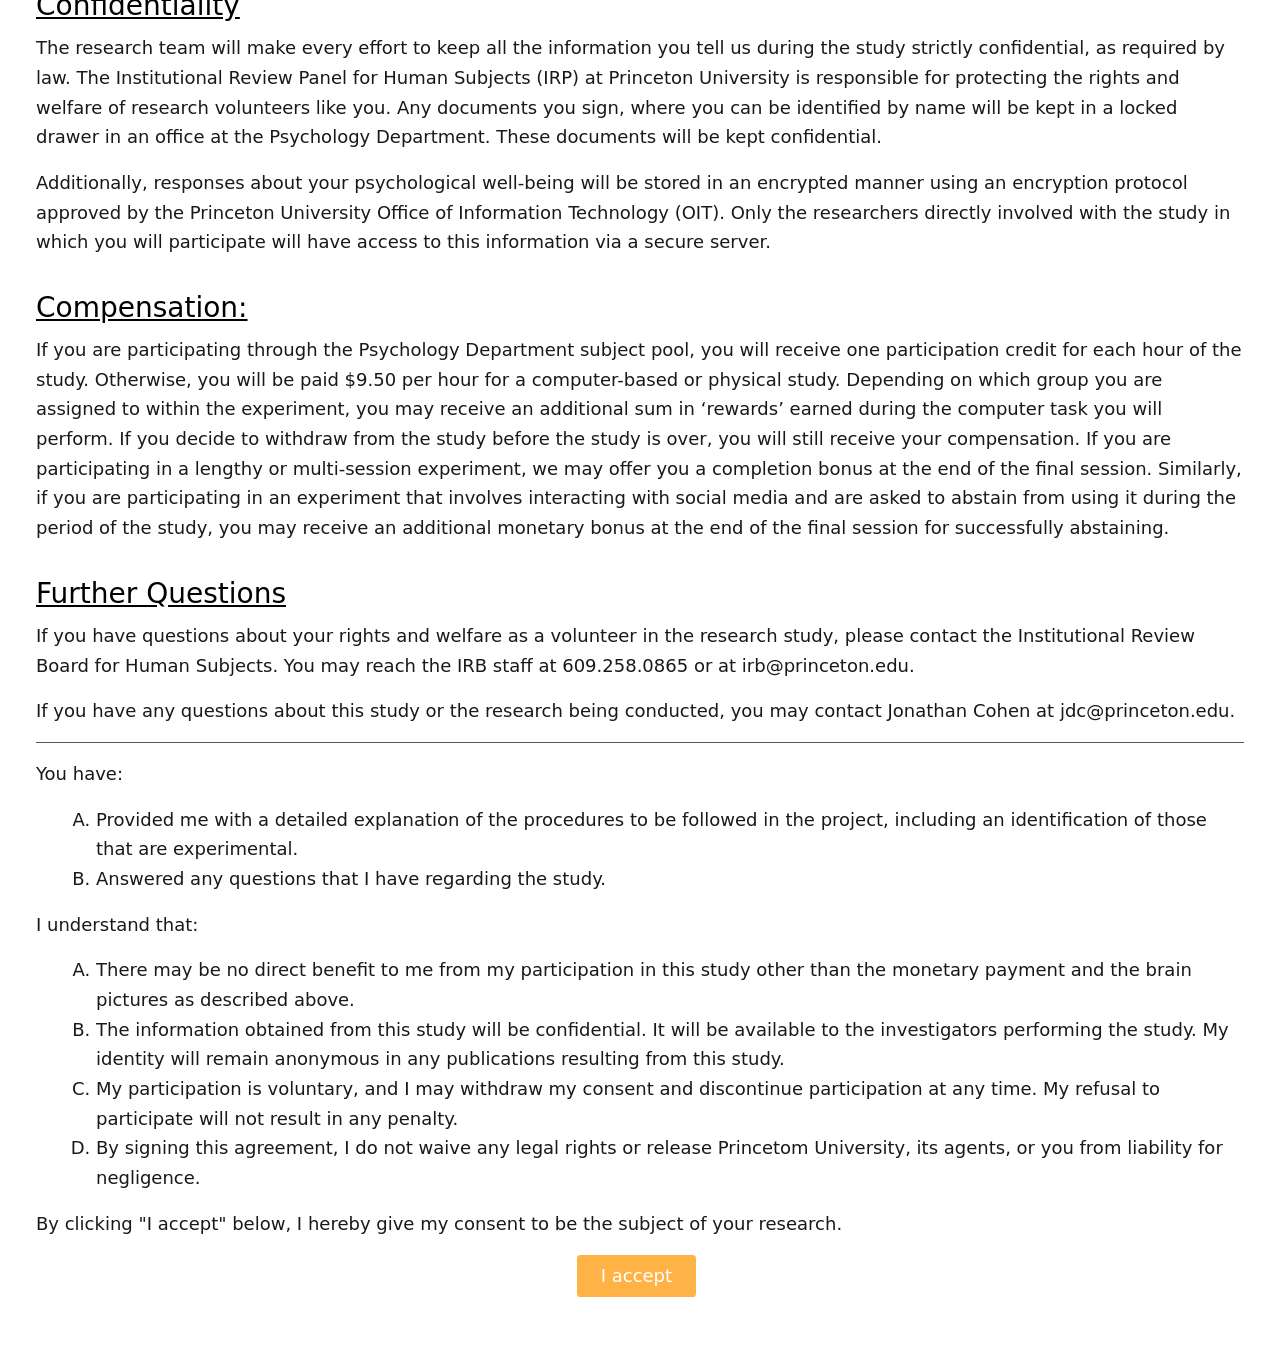
==== commit 6cd3124a: "consent edit" ====
--- a/static/consent.html
+++ b/static/consent.html
@@ -207,7 +207,7 @@
 
   </p>
   <p>
-    By clicking the box below, I hereby give my consent to be the subject of your research.
+    By clicking "I accept" below, I hereby give my consent to be the subject of your research.
   </p>
 
   <center>
@@ -222,7 +222,6 @@
       </div>
 
       <button type="submit" name="subj_consent" value=1 id="advance">I accept</button>
-      <button type="submit" name="subj_consent" value=0 id="advance">No thank you</button>
 
     </form>
   </center>
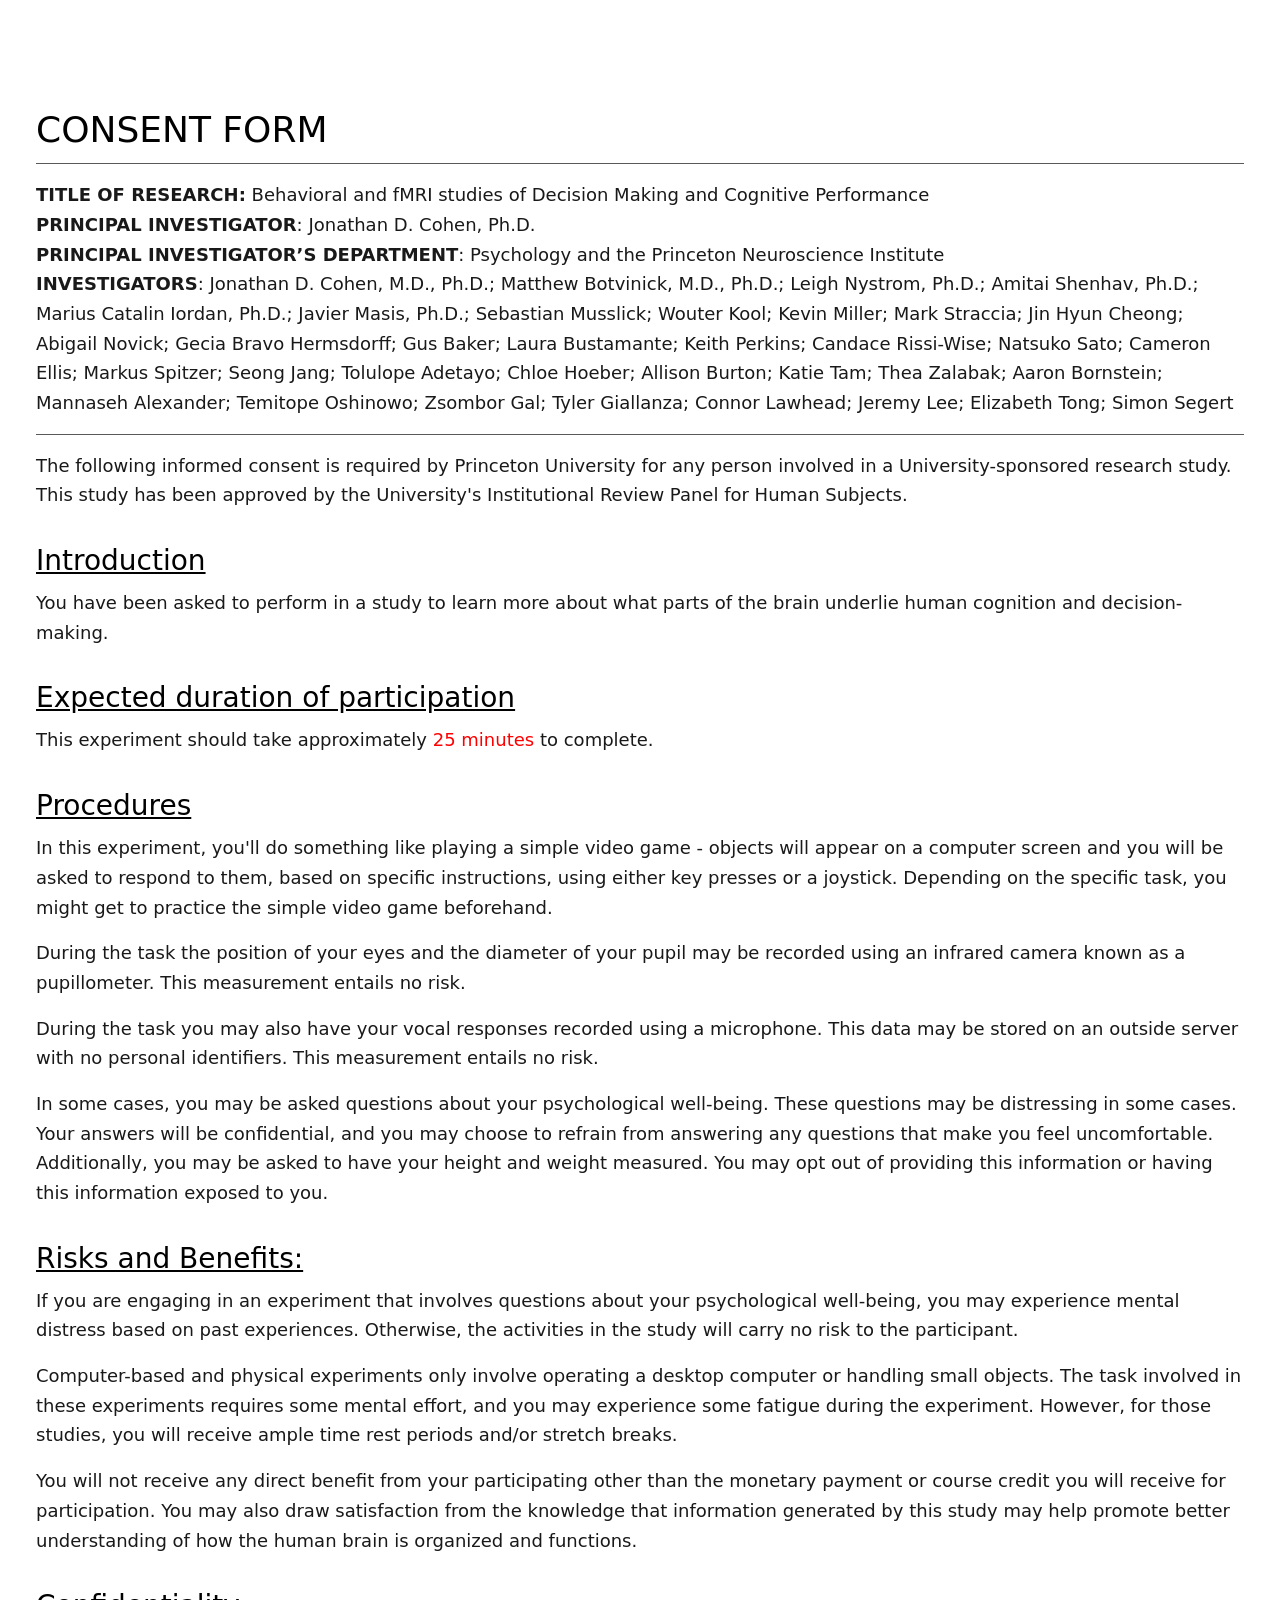
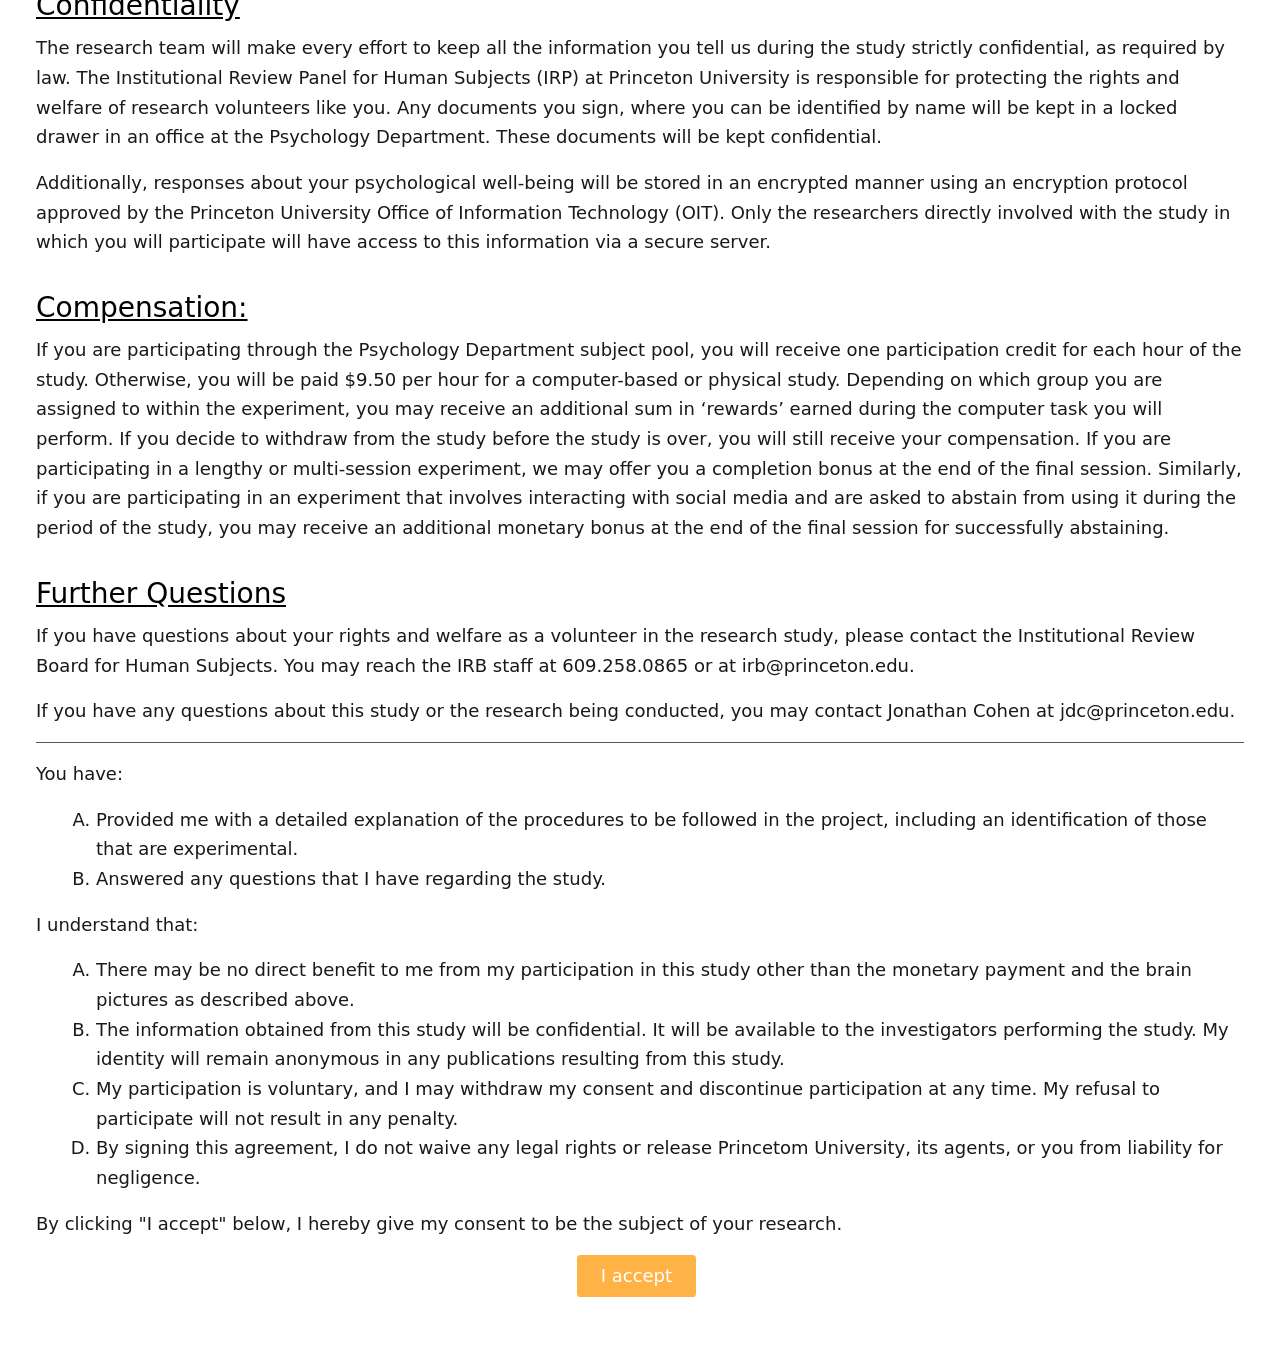
==== commit be4918e0: "update trial number" ====
--- a/static/consent.html
+++ b/static/consent.html
@@ -50,7 +50,7 @@
   <h2>Expected duration of participation</h2>
   <p>
     <!-- Adapt for experiment -->
-    This experiment should take between <font style="color:red">30 minutes</font> to complete.
+    This experiment should take approximately <font style="color:red">25 minutes</font> to complete.
   </p>
 
   <!-- Study procedures -->
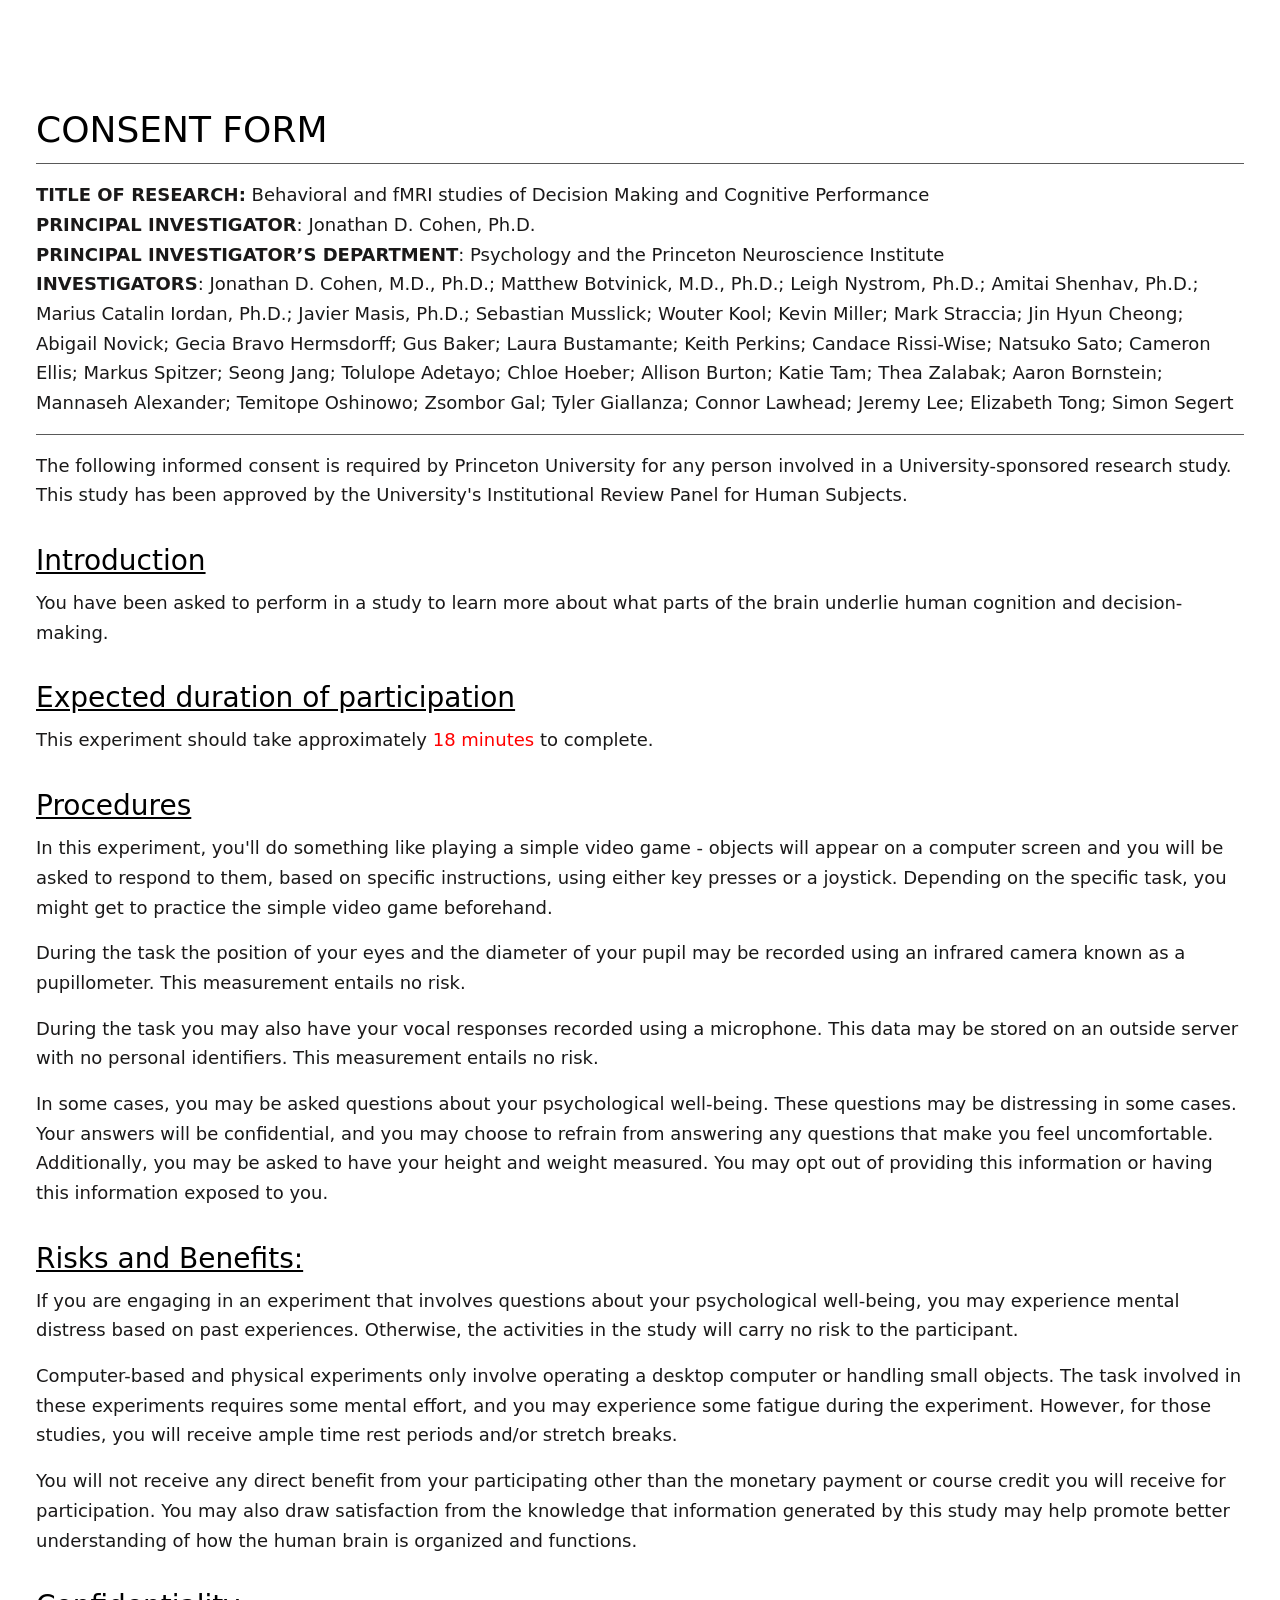
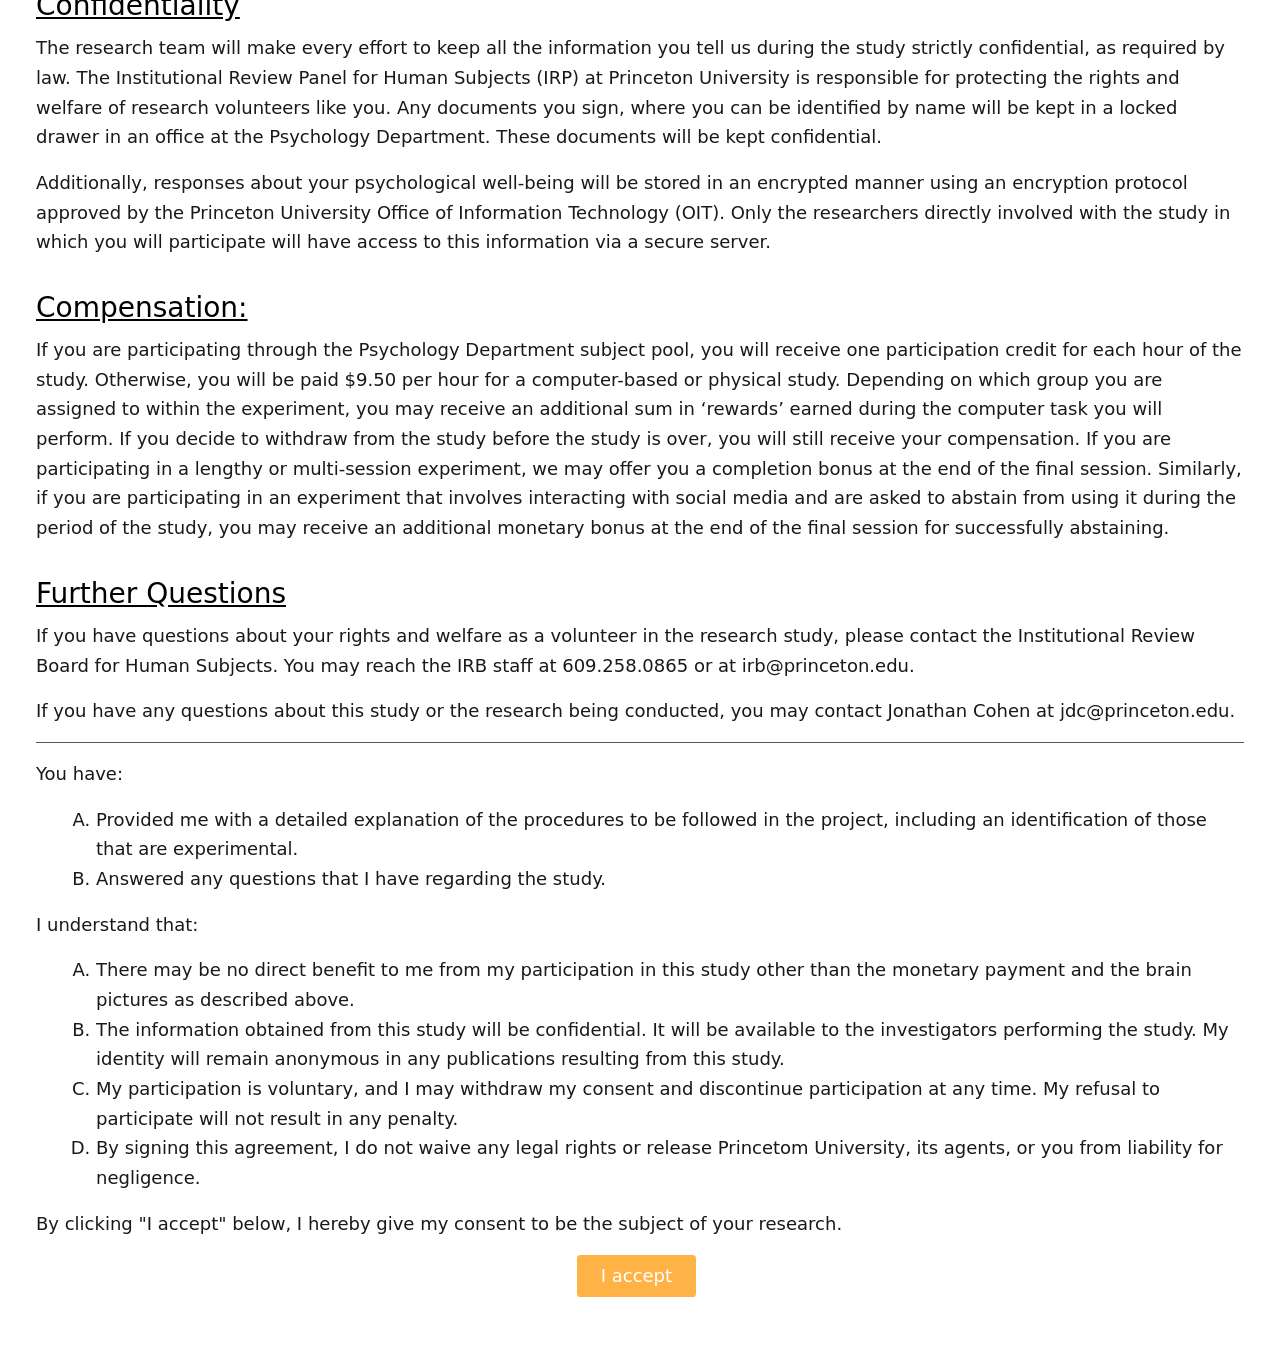
==== commit a240976b: "new demos" ====
--- a/static/consent.html
+++ b/static/consent.html
@@ -50,7 +50,7 @@
   <h2>Expected duration of participation</h2>
   <p>
     <!-- Adapt for experiment -->
-    This experiment should take approximately <font style="color:red">25 minutes</font> to complete.
+    This experiment should take approximately <font style="color:red">18 minutes</font> to complete.
   </p>
 
   <!-- Study procedures -->
